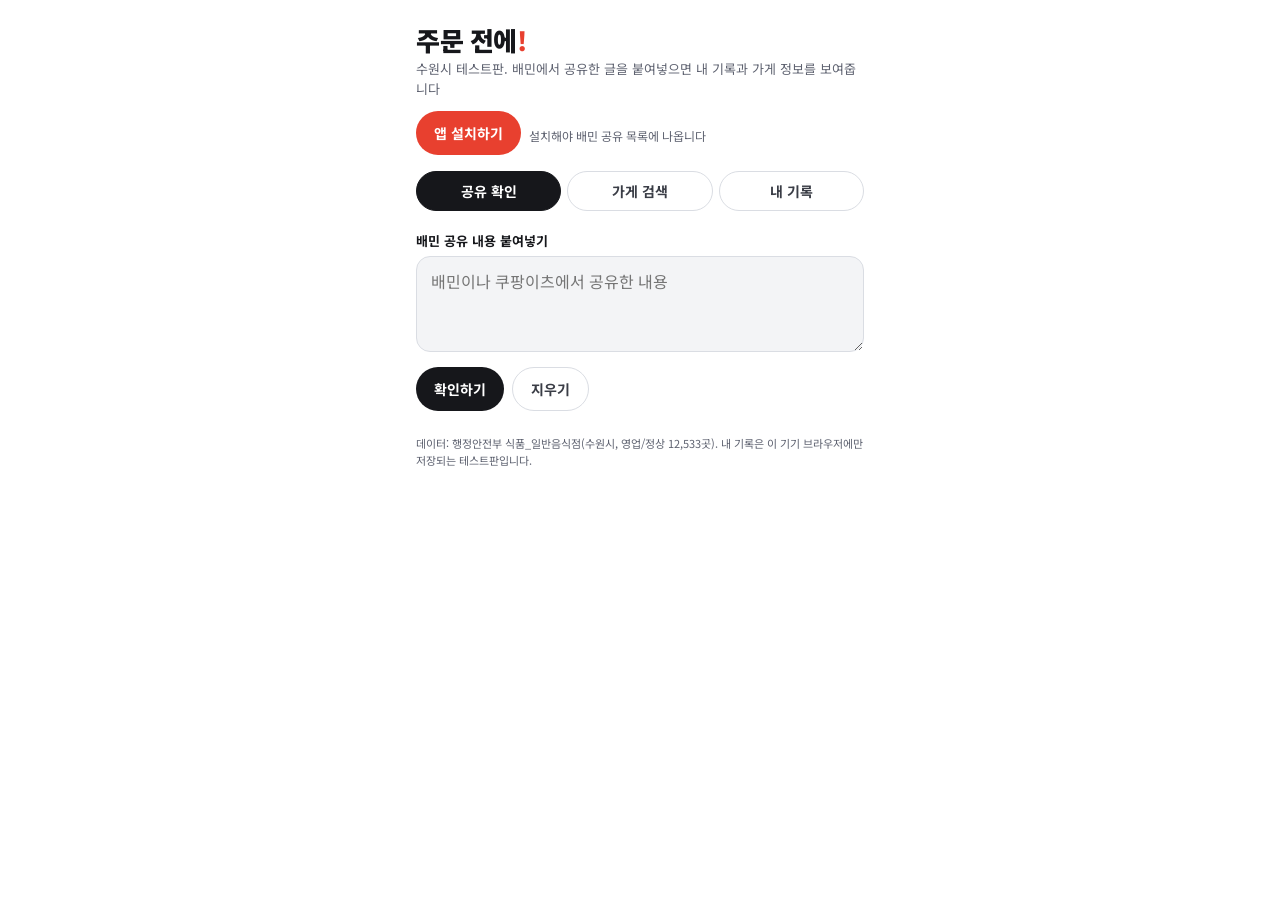
==== order/index.html @ ff88be57 "order: 설치된 앱 안에서는 앱 설치하기 버튼 숨김 Co-Authored-By: Claude Opus 5.5 <noreply@anthropic.com> Claude-Sessio" ====
<!DOCTYPE html>
<html lang="ko"><head><meta charset="utf-8"><meta name="viewport" content="width=device-width,initial-scale=1">
<link rel="manifest" href="/order/manifest.webmanifest"><meta name="theme-color" content="#16171b"><link rel="icon" href="/order/oc3-icon-192.png"><title>주문 전에</title>
<link rel="preconnect" href="https://fonts.googleapis.com"><link href="https://fonts.googleapis.com/css2?family=Noto+Sans+KR:wght@400;500;700;900&display=swap" rel="stylesheet">
<style>
/* 이나불(이거 나만 불편해?) 구성 적용: 흰 바탕, Noto Sans KR 굵은 제목, 먹색 #16171b, 강조 빨강 #e8402f,
   연회색 타일 #f3f4f6, 알약형(999px) 버튼·탭, 모바일 한 칸 컬럼 */
:root{color-scheme:light;--bg:#fff;--tile:#f3f4f6;--paper:#f3f4f6;--ink:#16171b;--sub:#3a3d46;--mute:#5e6270;--line:#dadde3;--red:#e8402f;--pink:#ffe3de;--blue:#2f6fe8;--amber:#e8902f}
*{box-sizing:border-box;min-width:0}
body{margin:0;background:var(--bg);color:var(--ink);font:16px/1.55 "Noto Sans KR",-apple-system,BlinkMacSystemFont,"Segoe UI",sans-serif;overflow-x:clip}
.wrap{max-width:480px;margin:0 auto;padding:18px 16px 80px}
h1{font:900 26px/1.2 "Noto Sans KR",sans-serif;margin:6px 0 4px;letter-spacing:-.5px}
h1 b{color:var(--red);font-weight:900}
.sub{color:var(--mute);font-size:13px;margin:0 0 12px}
.tabs{display:flex;gap:6px;position:sticky;top:0;background:var(--bg);padding:8px 0;z-index:5}
.tabs button{flex:1;min-height:40px;border:1px solid var(--line);background:#fff;color:var(--sub);font:700 14px "Noto Sans KR";border-radius:999px;cursor:pointer}
.tabs button.on{background:var(--ink);color:#fff;border-color:var(--ink)}
textarea,input,select{width:100%;font:16px "Noto Sans KR";padding:12px 14px;border:1px solid var(--line);border-radius:14px;background:var(--tile);color:var(--ink)}
textarea{min-height:96px;resize:vertical}
:focus-visible{outline:2px solid var(--red);outline-offset:2px}
.btn{min-height:44px;padding:0 18px;border:0;border-radius:999px;background:var(--ink);color:#fff;font:700 14px "Noto Sans KR";cursor:pointer}
.btn.ghost{background:#fff;color:var(--sub);border:1px solid var(--line)}
.btn.red{background:var(--red);color:#fff}.btn.blue{background:var(--blue);color:#fff}.btn.amber{background:var(--red);color:#fff}
.row{display:flex;gap:8px;flex-wrap:wrap;margin-top:10px}
.hint{font-size:12px;color:var(--mute);margin:6px 0 0}
.card{background:var(--tile);border-radius:16px;padding:18px;margin-top:14px;position:relative}
.card h2{font:900 21px/1.25 "Noto Sans KR",sans-serif;margin:4px 0 2px;padding-right:90px;letter-spacing:-.3px}
.meta{font-size:13px;color:var(--mute)}
.dash{border-top:1px solid var(--line);margin:14px 0}
.stamp{position:absolute;top:14px;right:14px;border-radius:999px;padding:4px 12px;font:900 13px "Noto Sans KR";color:#fff;animation:st .3s ease-out}
.stamp.c1{background:var(--amber)}.stamp.c2{background:var(--red)}.stamp.c3{background:#8f1d12}.stamp.avoid{background:var(--ink);box-shadow:inset 0 0 0 2px var(--red)}.stamp.fav{background:var(--blue)}
@keyframes st{from{transform:scale(1.4);opacity:0}}
@media(prefers-reduced-motion:reduce){.stamp{animation:none}}
.cand{display:flex;justify-content:space-between;gap:10px;align-items:center;padding:12px 0;border-bottom:1px solid var(--line);cursor:pointer}
.cand:last-child{border:0}.cand b{display:block;font-weight:700}.cand small{color:var(--mute);font-size:12px}
.cand .pick{flex:none;font-size:12px;font-weight:700;color:#fff;background:var(--red);border-radius:999px;padding:5px 10px}
.who{background:var(--pink);border-radius:12px;padding:10px 12px;font-size:13px;margin-top:10px;color:var(--sub)}
.who ul{margin:6px 0 0;padding-left:18px}
.rate{display:grid;grid-template-columns:6.5em minmax(0,1fr);align-items:center;gap:8px;margin:8px 0;font-size:14px;font-weight:700}
.seg{display:flex;gap:6px}.seg button{flex:1;min-height:40px;border:1px solid var(--line);background:#fff;color:var(--sub);border-radius:999px;font:500 13px "Noto Sans KR";cursor:pointer}
.seg button.on[data-v="1"]{background:var(--red);color:#fff;border-color:var(--red)}
.seg button.on[data-v="2"]{background:var(--ink);color:#fff;border-color:var(--ink)}
.seg button.on[data-v="3"]{background:var(--blue);color:#fff;border-color:var(--blue)}
.seg button.on[data-v="0"]{background:var(--line)}
label.l{font-size:13px;font-weight:700;display:block;margin:12px 0 4px}
.hist{font-size:13px;margin-top:8px}.hist div{padding:6px 0;border-bottom:1px solid var(--line)}
.sect{font:900 17px "Noto Sans KR";margin:22px 0 4px;display:flex;align-items:center;gap:8px}
.sect i{font-style:normal;font:500 12px "Noto Sans KR";color:var(--mute)}
.empty{color:var(--mute);font-size:13px;padding:10px 0}
.chips{display:flex;flex-wrap:wrap;gap:6px}.chip{min-height:36px;padding:0 12px;border:1px solid var(--line);background:#fff;border-radius:999px;font:500 13px "Noto Sans KR";color:var(--sub);cursor:pointer}.chip.on{background:var(--ink);color:#fff;border-color:var(--ink)}
.toast{position:fixed;left:50%;bottom:20px;transform:translateX(-50%);background:var(--ink);color:#fff;padding:10px 16px;border-radius:999px;font-size:13px;opacity:0;transition:.2s;pointer-events:none}
.toast.on{opacity:1}
.note{font-size:11px;color:var(--mute);margin-top:24px}
</style></head><body>
<div class="wrap">
<h1>주문 전에<b>!</b></h1>
<p class="sub">수원시 테스트판. 배민에서 공유한 글을 붙여넣으면 내 기록과 가게 정보를 보여줍니다</p>
<div class="row" id="instbox" hidden style="margin:0 0 8px"><button class="btn red" id="inst">앱 설치하기</button><span class="hint" style="align-self:center">설치해야 배민 공유 목록에 나옵니다</span></div>
<nav class="tabs"><button data-t="share" class="on">공유 확인</button><button data-t="search">가게 검색</button><button data-t="list">내 기록</button></nav>

<section id="v-share">
<label class="l" for="paste">배민 공유 내용 붙여넣기</label>
<textarea id="paste" placeholder="배민이나 쿠팡이츠에서 공유한 내용"></textarea>
<div class="row"><button class="btn" id="go">확인하기</button><button class="btn ghost" id="clr">지우기</button></div>

<div id="out"></div>
</section>

<section id="v-search" hidden>
<div class="row" style="margin-top:0"><input id="q" placeholder="가게 이름 (예: 감자탕)" style="flex:2 1 200px"><select id="gu" style="flex:1 1 120px"><option value="">수원 전체</option><option>장안구</option><option>권선구</option><option>팔달구</option><option>영통구</option></select></div>
<div id="sout"></div>
</section>

<section id="v-list" hidden><div id="lout"></div></section>

<p class="note" id="dnote">데이터 불러오는 중…</p>
</div>
<div class="toast" id="toast"></div>

<script>
{
const $=s=>document.querySelector(s);
const esc=s=>String(s??'').replace(/[&<>"']/g,c=>({'&':'&amp;','<':'&lt;','>':'&gt;','"':'&quot;',"'":'&#39;'}[c]));
let DB=[],BYID={},BYBLD={};
let S={links:{},rates:{},lists:{}};
try{const r=localStorage.getItem('sonjul.v1');if(r)S=Object.assign(S,JSON.parse(r))}catch(e){}
const save=()=>{try{localStorage.setItem('sonjul.v1',JSON.stringify(S))}catch(e){}};
const toast=m=>{const t=$('#toast');t.textContent=m;t.classList.add('on');clearTimeout(t._h);t._h=setTimeout(()=>t.classList.remove('on'),1800)};
const TAGS=['옵션 장난','양 줄이기','가격 꼼수','누락','식어서 옴','늦은 배달','위생','불친절','리뷰이벤트 강요'];
const OWN={'옵션 장난':'옵션 구성과 가격이 메뉴 설명과 달라 혼란스러웠습니다. 옵션 내용을 더 분명하게 표시해 주세요.','양 줄이기':'양이 가격에 비해 적다고 느꼈습니다. 구성 한번 점검 부탁드립니다.','가격 꼼수':'표시된 가격과 실제 결제 금액이 다르게 느껴졌습니다.','누락':'주문한 메뉴 일부가 빠져서 왔습니다. 포장 전에 한 번 더 확인 부탁드립니다.','식어서 옴':'음식이 식은 상태로 도착했습니다. 포장이나 출발 시간을 점검해 주세요.','늦은 배달':'안내된 시간보다 많이 늦게 도착했습니다.','위생':'위생이 걱정되는 부분이 있었습니다. 확인 부탁드립니다.','불친절':'응대 과정에서 불친절하다고 느꼈습니다.','리뷰이벤트 강요':'리뷰 이벤트 참여를 부담스럽게 요구받는 느낌이었습니다.'};
const LBL={c1:'조심',c2:'쓰레기',c3:'개쓰레기',avoid:'조심(남의 평가)',fav:'또 시킴'};
const PUB={c1:'주의 1단계',c2:'주의 2단계',c3:'주의 3단계',avoid:'주의',fav:'추천'};
const norm=s=>String(s||'').toLowerCase().replace(/\(.*?\)|\[.*?\]/g,'').replace(/[^0-9a-z가-힣]/g,'');
const core=s=>norm(s).replace(/(본점|직영점|수원점|[가-힣]{1,6}점)$/,'');
const bld=a=>String(a||'').split(',')[0].trim();
const big=s=>{const o=new Set();for(let i=0;i<s.length-1;i++)o.add(s.slice(i,i+2));return o};

function score(q,item){
  const a=item._n,c=item._c;
  if(!q)return 0;
  if(a===q)return 100;
  if(c===q)return 95;
  if(a.includes(q))return 85-Math.min(20,a.length-q.length);
  if(q.includes(c)&&c.length>=2)return 75-Math.min(20,q.length-c.length);
  const A=item._b,B=big(q);if(!B.size)return 0;let n=0;B.forEach(x=>{if(A.has(x))n++});
  return Math.round(60*2*n/(A.size+B.size));
}
function find(q,gu,lim=12){
  const nq=core(q)||norm(q);
  return DB.filter(x=>!gu||x.a.includes(gu)).map(x=>[score(nq,x),x]).filter(p=>p[0]>=25).sort((p,r)=>r[0]-p[0]).slice(0,lim).map(p=>p[1]);
}
function parseShare(t){
  const m=t.match(/https?:\/\/\S+/);let url=m?m[0].replace(/[)\]>.,]+$/,''):'';
  const ce=url.match(/coupangeats\.com\S*[?&]storeId=(\d+)/);if(ce)url='ce:'+ce[1];
  const qm=t.match(/['‘’"“”]([^'‘’"“”]{1,40})['‘’"“”]/);
  if(qm)return{url,name:qm[1].trim()};
  if(ce)return{url,name:''};
  let name=t.replace(/https?:\/\/\S+/g,'').replace(/\[[^\]]*\]/g,'').replace(/배달의\s*민족|배민|에서\s*주문해\s*보세요|추천합니다|공유/g,'').split(/\n/).map(s=>s.trim()).filter(Boolean)[0]||'';
  name=name.replace(/[“”"'!~]/g,'').trim();
  return{url,name};
}

function candList(list,url){
  if(!list.length)return '<p class="empty">비슷한 이름의 영업 중인 가게를 못 찾았습니다. 가게 검색 탭에서 직접 찾아보세요.</p>';
  return list.map(x=>`<div class="cand" data-id="${esc(x.id)}" data-url="${esc(url||'')}" tabindex="0"><span><b>${esc(x.n)}</b><small>${esc(x.t)} · ${esc(x.a)}</small></span><span class="pick">${url?'이 가게예요':'열기'}</span></div>`).join('');
}

function storeCard(id,from){
  const x=BYID[id];if(!x)return '';
  const st=S.lists[id];const rs=S.rates[id]||[];
  const same=(BYBLD[bld(x.a)]||[]).filter(y=>y.id!==id);
  const fromTxt=from&&core(from)!==x._c?`<div class="who">배민 표시 이름 <b>${esc(from)}</b> → 실제 등록 상호 <b>${esc(x.n)}</b></div>`:'';
  const sameTxt=same.length?`<div class="who">같은 건물에 등록된 음식점 ${same.length}곳. 같은 주방일 수 있습니다<ul>${same.slice(0,8).map(y=>`<li>${esc(y.n)} <small>(${esc(y.t)})</small>${S.lists[y.id]?' · <b>'+LBL[S.lists[y.id]]+'</b>':''}</li>`).join('')}${same.length>8?`<li>외 ${same.length-8}곳</li>`:''}</ul></div>`:'';
  const hist=rs.length?`<div class="hist">${rs.slice().reverse().map(r=>`<div>${esc(r.d)} · 맛 ${r.taste} · 양·가격 ${r.qty} · 배달 ${r.deliv}${r.svc?' / 응대 '+r.svc:''}${r.tags&&r.tags.length?'<br><b>'+esc(r.tags.join(', '))+'</b>':''}${r.memo?'<br><small>'+esc(r.memo)+'</small>':''}${r.rant?'<br><small>화풀이(나만 보기): '+esc(r.rant)+'</small>':''}</div>`).join('')}</div>`:'';
  return `<article class="card" data-card="${esc(id)}" data-from="${esc(from||'')}">${st?`<span class="stamp ${st}">${LBL[st]}</span>`:''}
  <div class="meta">${esc(x.t)}</div><h2>${esc(x.n)}</h2><div class="meta">${esc(x.a)}</div>
  ${st?`<p style="margin:10px 0 0;font-weight:700">${({c1:'내가 조심으로 찍은 가게',c2:'내가 쓰레기로 찍은 가게',c3:'내가 개쓰레기로 찍은 가게',avoid:'남의 평가 보고 조심으로 담은 가게',fav:'또 시켜도 되는 가게'})[st]||''}</p>`:''}
  ${fromTxt}${sameTxt}${hist}
  <div class="dash"></div>
  <div class="row"><button class="btn" data-act="rate">평가하기</button><button class="btn amber" data-act="avoid">${st==='avoid'?'조심 해제':'조심 담기'}</button>${st?'<button class="btn ghost" data-act="clear">기록에서 빼기</button>':''}</div>
  ${rs.length?'<div class="row"><button class="btn ghost" data-act="tell">친구에게</button><button class="btn ghost" data-act="owner">사장님께</button><button class="btn ghost" data-act="cs">고객센터</button></div>':''}
  <div class="rbox"></div></article>`;
}

function rateForm(){
  const seg=(k,opts)=>`<div class="rate"><span>${opts.t}</span><div class="seg" data-k="${k}">${opts.v.map(([v,l])=>`<button type="button" data-v="${v}">${l}</button>`).join('')}</div></div>`;
  const three=[[1,'1 별로'],[2,'2 무난'],[3,'3 또 시킴']];
  return `<div class="dash"></div>
  ${seg('taste',{t:'맛',v:three})}${seg('qty',{t:'양·가격',v:three})}${seg('deliv',{t:'배달 상태',v:three})}
  ${seg('svc',{t:'응대 (선택)',v:[[0,'연락 없음'],[1,'1'],[2,'2'],[3,'3']]})}
  <label class="l">화난 이유 (여러 개 고를 수 있어요)</label><div class="chips">${TAGS.map(t=>`<button type="button" class="chip" data-tag="${t}">${t}</button>`).join('')}</div>
  <label class="l">메모</label><input data-f="memo" placeholder="무슨 일이 있었는지 짧게">
  <label class="l">화풀이 칸 · 나만 보기</label><textarea data-f="rant" placeholder="여기는 아무도 안 봅니다. 마음껏 쓰세요."></textarea>
  <div class="row"><button class="btn" data-act="saverate">기록하기</button></div>`;
}

function render(id,from){$('#out').innerHTML=storeCard(id,from)}
function rerenderCard(card){const id=card.dataset.card;const from=card.dataset.from;card.outerHTML=storeCard(id,from)}

function doShare(){
  const t=$('#paste').value.trim();if(!t){toast('공유 내용을 붙여넣어 주세요');return}
  const {url,name}=parseShare(t);
  if(url&&S.links[url]&&BYID[S.links[url]]){render(S.links[url],name);toast('이미 연결된 가게예요');return}
  if(!name){LAST={list:[],url,name:''};showCands([],url,'');return}
  const list=find(name,'');
  const ex=list.filter(x=>x._n===norm(name));
  LAST={list,url,name};
  if(ex.length===1){
    if(url){S.links[url]=ex[0].id;save()}
    render(ex[0].id,name);
    $('#out').insertAdjacentHTML('beforeend','<div class="row"><button class="btn ghost" data-act="wrong">이 가게가 아니에요</button></div>');
    return;
  }
  showCands(list,url,name);
}
let LAST=null;
function showCands(list,url,name){
  const key=url||'name:'+norm(name);
  if(!name){$('#out').innerHTML=`<div class="card"><div class="meta">${url.startsWith('ce:')?'쿠팡이츠 공유':'공유된 링크'}</div><h2>처음 보는 가게입니다</h2>
  <div class="meta">링크에 가게 이름이 없어요. 한 번만 찾아 주시면 다음부터 바로 연결됩니다</div><div class="dash"></div>
  <input id="cq" data-key="${esc(key)}" placeholder="가게 이름 (예: 본도시락)"><div id="cqout"></div></div>`;setTimeout(()=>$('#cq')&&$('#cq').focus(),50);return}
  $('#out').innerHTML=`<div class="card"><div class="meta">공유된 가게 이름</div><h2>${esc(name)}</h2>
  <div class="meta">${url?'처음 보는 가게입니다':'링크 없이 이름으로 찾았습니다'}</div><div class="dash"></div>
  <b style="font-size:15px">실제 가게가 어디인가요?</b>${candList(list,key)}
  <div class="dash"></div><label class="l" for="cq">목록에 없으면 직접 찾기</label><input id="cq" data-key="${esc(key)}" placeholder="가게 이름"><div id="cqout"></div></div>`;
}

function renderSearch(){
  const q=$('#q').value.trim(),gu=$('#gu').value;
  $('#sout').innerHTML=q?`<div class="card">${candList(find(q,gu,20),'')}</div>`:'<p class="empty">가게 이름을 입력하세요. 수원시에 영업 신고된 일반음식점 '+DB.length.toLocaleString()+'곳에서 찾습니다.</p>';
}

function renderList(){
  const groups={c3:[],c2:[],c1:[],avoid:[],fav:[]};
  Object.entries(S.lists).forEach(([id,k])=>{if(BYID[id]&&groups[k])groups[k].push(id)});
  const sec=(k,title,desc)=>`<div class="sect">${title} <i>${groups[k].length}곳 · ${desc}</i></div>${groups[k].length?groups[k].map(id=>{const x=BYID[id];return `<div class="cand" data-id="${esc(id)}" data-url="" tabindex="0"><span><b>${esc(x.n)}</b><small>${esc(x.a)}</small></span><span class="pick">열기</span></div>`}).join(''):'<p class="empty">아직 없어요</p>'}`;
  $('#lout').innerHTML=sec('c3','개쓰레기','세 항목 모두 1점')+sec('c2','쓰레기','1점 두 개')+sec('c1','조심','1점 한 개')+sec('avoid','조심(남의 평가)','직접 안 먹어봄')+sec('fav','또 시킴','세 항목 모두 3점');
}

function tab(t){
  document.querySelectorAll('.tabs button').forEach(b=>b.classList.toggle('on',b.dataset.t===t));
  ['share','search','list'].forEach(v=>$('#v-'+v).hidden=v!==t);
  if(t==='list')renderList();if(t==='search')renderSearch();
}

document.addEventListener('click',e=>{
  const tb=e.target.closest('.tabs button');if(tb){tab(tb.dataset.t);return}
  const cd=e.target.closest('.cand');
  if(cd){const id=cd.dataset.id,url=cd.dataset.url;
    const from=url?parseShare($('#paste').value).name:'';
    if(url){S.links[url]=id;save();toast('연결 저장 · 다음 공유부터 바로 보여드려요')}
    const host=cd.closest('section');
    if(host.id==='v-share')render(id,from);else{host.querySelector('#sout,#lout').innerHTML=storeCard(id,'')}
    return}
  const chp=e.target.closest('.chip');if(chp){chp.classList.toggle('on');return}
  const sb=e.target.closest('.seg button');if(sb){sb.parentNode.querySelectorAll('button').forEach(b=>b.classList.toggle('on',b===sb));return}
  const ab=e.target.closest('[data-act]');if(!ab)return;
  const card=ab.closest('[data-card]');const id=card&&card.dataset.card;const act=ab.dataset.act;
  if(act==='wrong'&&LAST){if(LAST.url)delete S.links[LAST.url];save();showCands(LAST.list.filter(x=>x._n!==norm(LAST.name)),LAST.url,LAST.name);return}
  if(['tell','owner','cs'].includes(act)){
    const x=BYID[id],rs=S.rates[id]||[],r=rs[rs.length-1];if(!r)return;const tg=r.tags||[];let t='',ttl='';
    if(act==='tell'){ttl='친구에게 보낼 내용';t=`${x.n} (${bld(x.a)})\n내 평가: ${PUB[S.lists[id]]||'기록만'}  맛 ${r.taste} / 양·가격 ${r.qty} / 배달 ${r.deliv}`+(tg.length?`\n이유: ${tg.join(', ')}`:'')+(r.memo?`\n${r.memo}`:'')+`\n\n주문 전에 https://www.morulabs.co.kr/order/`}
    if(act==='owner'){ttl='사장님께 (배민 리뷰나 사장님 메시지에 붙여넣기)';t=`사장님, ${r.d}에 주문한 손님입니다.\n`+(tg.length?tg.map(k=>OWN[k]).join('\n'):'아쉬운 점이 있어 말씀드립니다.')+(r.memo?`\n${r.memo}`:'')+`\n개선되면 다시 주문해 보겠습니다.`}
    if(act==='cs'){ttl='배민 고객센터에 보낼 내용';t=`${r.d} ${x.n} 주문 건 문의드립니다.\n문제: ${tg.length?tg.join(', '):'음식 상태'}`+(r.memo?`\n내용: ${r.memo}`:'')+`\n사진 첨부합니다. 환불 또는 재배달 처리 부탁드립니다.`}
    card.querySelector('.rbox').innerHTML=`<div class="dash"></div><label class="l">${ttl}</label><textarea data-f="gen">${esc(t)}</textarea><div class="row"><button class="btn" data-act="copy">복사</button>${act==='tell'?'<button class="btn red" data-act="send">보내기</button>':''}</div>`;
    return}
  if(act==='copy'||act==='send'){
    const v=card.querySelector('[data-f=gen]').value;
    const cp=()=>{(navigator.clipboard?navigator.clipboard.writeText(v):Promise.reject()).then(()=>toast('복사했습니다')).catch(()=>{const ta=card.querySelector('[data-f=gen]');ta.select();try{document.execCommand('copy');toast('복사했습니다')}catch(e){toast('길게 눌러 복사해 주세요')}})};
    if(act==='send'&&navigator.share){navigator.share({text:v}).catch(()=>{})}else cp();
    return}
  if(act==='rate'){const rb=card.querySelector('.rbox');rb.innerHTML=rb.innerHTML?'':rateForm();return}
  if(act==='avoid'){if(S.lists[id]==='avoid')delete S.lists[id];else S.lists[id]='avoid';save();rerenderCard(card);toast(S.lists[id]?'조심에 담았습니다':'해제했습니다');return}
  if(act==='clear'){delete S.lists[id];save();rerenderCard(card);return}
  if(act==='saverate'){
    const v=k=>{const b=card.querySelector(`.seg[data-k=${k}] .on`);return b?+b.dataset.v:null};
    const r={d:new Date().toISOString().slice(0,10),taste:v('taste'),qty:v('qty'),deliv:v('deliv'),svc:v('svc')||0,memo:card.querySelector('[data-f=memo]').value.trim(),rant:card.querySelector('[data-f=rant]').value.trim(),tags:[...card.querySelectorAll('.chip.on')].map(b=>b.dataset.tag)};
    if(!r.taste||!r.qty||!r.deliv){toast('맛 · 양·가격 · 배달 상태는 꼭 골라주세요');return}
    if(/씨발|시발|존나|좆|병신|개새|ㅅㅂ|ㅂㅅ/.test(r.memo)){toast('메모에 욕설이 있어요. 화풀이 칸에 써주세요');return}
    (S.rates[id]=S.rates[id]||[]).push(r);
    const ones=[r.taste,r.qty,r.deliv].filter(v=>v===1).length,top=r.taste===3&&r.qty===3&&r.deliv===3,low=ones>0;
    if(low)S.lists[id]='c'+ones;else if(top)S.lists[id]='fav';
    save();rerenderCard(card);toast(low?LBL['c'+ones]+'(으)로 기록했습니다':top?'또 시킴으로 기록했습니다':'기록했습니다');
  }
});
document.addEventListener('keydown',e=>{if(e.key==='Enter'&&e.target.classList.contains('cand'))e.target.click()});
$('#go').onclick=doShare;$('#clr').onclick=()=>{$('#paste').value='';$('#out').innerHTML=''};
let cqt;document.addEventListener('input',e=>{if(e.target.id!=='cq')return;clearTimeout(cqt);cqt=setTimeout(()=>{const q=e.target.value.trim();$('#cqout').innerHTML=q?candList(find(q,'',12),e.target.dataset.key):''},200)});
let qt;$('#q').oninput=()=>{clearTimeout(qt);qt=setTimeout(renderSearch,200)};$('#gu').onchange=renderSearch;

fetch('/order/suwon.json').then(r=>r.json()).then(d=>{
  DB=d.map(x=>Object.assign(x,{_n:norm(x.n),_c:core(x.n)}));
  DB.forEach(x=>{x._b=big(x._c||x._n);BYID[x.id]=x;(BYBLD[bld(x.a)]=BYBLD[bld(x.a)]||[]).push(x)});
  try{const q=new URLSearchParams(location.search);const sh=[q.get('title'),q.get('text'),q.get('url')].filter(Boolean).join('\n');if(sh){$('#paste').value=sh;history.replaceState(null,'',location.pathname);doShare()}}catch(e){}
  $('#dnote').textContent='데이터: 행정안전부 식품_일반음식점(수원시, 영업/정상 '+DB.length.toLocaleString()+'곳). 내 기록은 이 기기 브라우저에만 저장되는 테스트판입니다.';
}).catch(()=>{$('#dnote').textContent='데이터를 불러오지 못했습니다. 새로고침해 주세요.'});
}
</script><script>{let ev;const inApp=matchMedia('(display-mode: standalone)').matches||navigator.standalone;let done=false;try{done=localStorage.getItem('sonjul.inst')==='1'}catch(x){}addEventListener('beforeinstallprompt',e=>{e.preventDefault();ev=e;if(!inApp&&!done)document.getElementById('instbox').hidden=false});document.getElementById('inst').onclick=async()=>{if(!ev)return;ev.prompt();await ev.userChoice;ev=null;document.getElementById('instbox').hidden=true};addEventListener('appinstalled',()=>{document.getElementById('instbox').hidden=true;try{localStorage.setItem('sonjul.inst','1')}catch(x){}})}</script><script>if('serviceWorker' in navigator)navigator.serviceWorker.register('/order/sw.js',{scope:'/order/'}).catch(()=>{})</script></body></html>
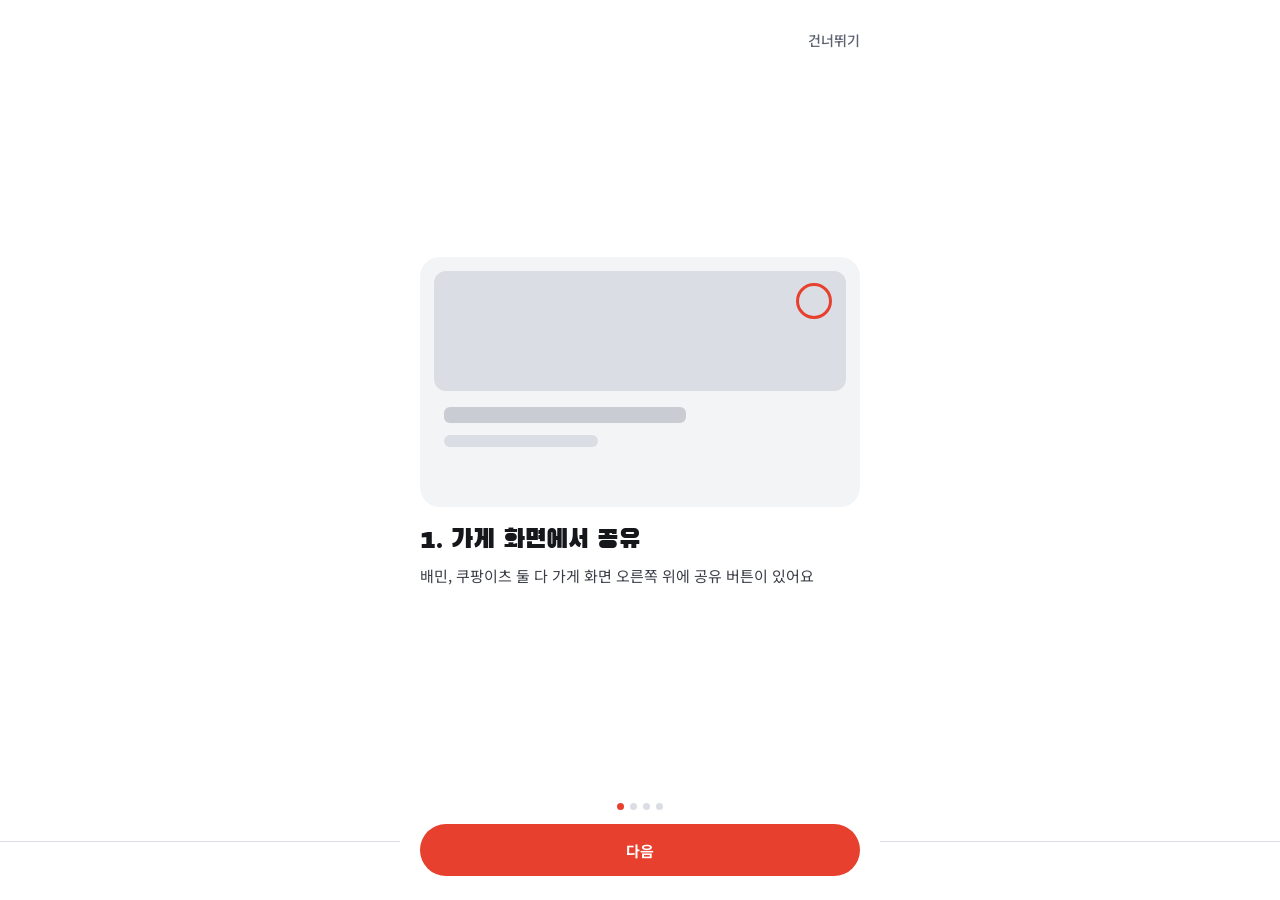
==== commit e2a4125c: "order: 최종형 구조 개편 (두 갈래 홈, 사용법 안내, 블랙한산스, 다음 주문에, 말투 두 층, 3~5단계 자리와 모루 예시) Co-Authored-By: Claude Opu" ====
--- a/order/index.html
+++ b/order/index.html
@@ -1,80 +1,148 @@
 <!DOCTYPE html>
 <html lang="ko"><head><meta charset="utf-8"><meta name="viewport" content="width=device-width,initial-scale=1">
-<link rel="manifest" href="/order/manifest.webmanifest"><meta name="theme-color" content="#16171b"><link rel="icon" href="/order/oc3-icon-192.png"><title>주문 전에</title>
-<link rel="preconnect" href="https://fonts.googleapis.com"><link href="https://fonts.googleapis.com/css2?family=Noto+Sans+KR:wght@400;500;700;900&display=swap" rel="stylesheet">
+<link rel="manifest" href="/order/manifest.webmanifest?v=5"><meta name="theme-color" content="#16171b"><link rel="icon" href="/order/oc3-icon-192.png"><title>주문 전에</title>
+<link rel="preconnect" href="https://fonts.googleapis.com"><link href="https://fonts.googleapis.com/css2?family=Black+Han+Sans&family=Noto+Sans+KR:wght@400;500;700;900&display=swap" rel="stylesheet">
 <style>
-/* 이나불(이거 나만 불편해?) 구성 적용: 흰 바탕, Noto Sans KR 굵은 제목, 먹색 #16171b, 강조 빨강 #e8402f,
-   연회색 타일 #f3f4f6, 알약형(999px) 버튼·탭, 모바일 한 칸 컬럼 */
-:root{color-scheme:light;--bg:#fff;--tile:#f3f4f6;--paper:#f3f4f6;--ink:#16171b;--sub:#3a3d46;--mute:#5e6270;--line:#dadde3;--red:#e8402f;--pink:#ffe3de;--blue:#2f6fe8;--amber:#e8902f}
+:root{color-scheme:light;--bg:#fff;--tile:#f3f4f6;--ink:#16171b;--sub:#3a3d46;--mute:#5e6270;--line:#dadde3;--red:#e8402f;--pink:#ffe3de;--blue:#2f6fe8;--amber:#e8902f}
 *{box-sizing:border-box;min-width:0}
-body{margin:0;background:var(--bg);color:var(--ink);font:16px/1.55 "Noto Sans KR",-apple-system,BlinkMacSystemFont,"Segoe UI",sans-serif;overflow-x:clip}
-.wrap{max-width:480px;margin:0 auto;padding:18px 16px 80px}
-h1{font:900 26px/1.2 "Noto Sans KR",sans-serif;margin:6px 0 4px;letter-spacing:-.5px}
-h1 b{color:var(--red);font-weight:900}
-.sub{color:var(--mute);font-size:13px;margin:0 0 12px}
-.tabs{display:flex;gap:6px;position:sticky;top:0;background:var(--bg);padding:8px 0;z-index:5}
-.tabs button{flex:1;min-height:40px;border:1px solid var(--line);background:#fff;color:var(--sub);font:700 14px "Noto Sans KR";border-radius:999px;cursor:pointer}
-.tabs button.on{background:var(--ink);color:#fff;border-color:var(--ink)}
-textarea,input,select{width:100%;font:16px "Noto Sans KR";padding:12px 14px;border:1px solid var(--line);border-radius:14px;background:var(--tile);color:var(--ink)}
-textarea{min-height:96px;resize:vertical}
+body{margin:0;background:var(--bg);color:var(--ink);font:16px/1.55 "Noto Sans KR",-apple-system,sans-serif;overflow-x:clip}
+.bh{font-family:"Black Han Sans","Noto Sans KR",sans-serif;font-weight:400}
+.wrap{max-width:480px;margin:0 auto;padding:16px 16px 96px}
+.logo{font:400 30px/1.1 "Black Han Sans","Noto Sans KR",sans-serif;margin:6px 0 2px;letter-spacing:-.3px}.logo b{color:var(--red);font-weight:400}
+.sub{color:var(--mute);font-size:13px;margin:0 0 10px}
+h3{font:400 21px/1.2 "Black Han Sans","Noto Sans KR",sans-serif;margin:18px 0 6px}
+textarea,input{width:100%;font:16px "Noto Sans KR";padding:12px 14px;border:1px solid var(--line);border-radius:14px;background:var(--tile);color:var(--ink)}
+textarea{min-height:90px;resize:vertical}
 :focus-visible{outline:2px solid var(--red);outline-offset:2px}
-.btn{min-height:44px;padding:0 18px;border:0;border-radius:999px;background:var(--ink);color:#fff;font:700 14px "Noto Sans KR";cursor:pointer}
-.btn.ghost{background:#fff;color:var(--sub);border:1px solid var(--line)}
-.btn.red{background:var(--red);color:#fff}.btn.blue{background:var(--blue);color:#fff}.btn.amber{background:var(--red);color:#fff}
+.btn{min-height:44px;padding:0 16px;border:0;border-radius:999px;background:var(--ink);color:#fff;font:700 14px "Noto Sans KR";cursor:pointer;white-space:nowrap}
+.btn.ghost{background:#fff;color:var(--sub);border:1px solid var(--line)}.btn.red{background:var(--red)}.btn.wide{width:100%}
+.btn.big{min-height:52px;font-size:15px}
 .row{display:flex;gap:8px;flex-wrap:wrap;margin-top:10px}
 .hint{font-size:12px;color:var(--mute);margin:6px 0 0}
 .card{background:var(--tile);border-radius:16px;padding:18px;margin-top:14px;position:relative}
-.card h2{font:900 21px/1.25 "Noto Sans KR",sans-serif;margin:4px 0 2px;padding-right:90px;letter-spacing:-.3px}
+.card h2{font:900 21px/1.25 "Noto Sans KR";margin:4px 0 2px;padding-right:96px;letter-spacing:-.3px}
 .meta{font-size:13px;color:var(--mute)}
 .dash{border-top:1px solid var(--line);margin:14px 0}
-.stamp{position:absolute;top:14px;right:14px;border-radius:999px;padding:4px 12px;font:900 13px "Noto Sans KR";color:#fff;animation:st .3s ease-out}
-.stamp.c1{background:var(--amber)}.stamp.c2{background:var(--red)}.stamp.c3{background:#8f1d12}.stamp.avoid{background:var(--ink);box-shadow:inset 0 0 0 2px var(--red)}.stamp.fav{background:var(--blue)}
-@keyframes st{from{transform:scale(1.4);opacity:0}}
+.ex{display:inline-block;font:700 11px "Noto Sans KR";color:var(--red);border:1px solid var(--red);border-radius:999px;padding:0 7px;margin-left:6px;vertical-align:2px;white-space:nowrap}
+.stamp{position:absolute;top:14px;right:12px;font:400 16px/1 "Black Han Sans","Noto Sans KR";padding:7px 11px 6px;border:3px solid currentColor;border-radius:8px;transform:rotate(-7deg);background:rgba(255,255,255,.85);white-space:nowrap;animation:st .3s ease-out}
+.stamp.c1{color:var(--amber)}.stamp.c2{color:var(--red)}.stamp.c3{color:#8f1d12}.stamp.fav{color:var(--blue)}.stamp.next{color:var(--ink)}
+@keyframes st{from{transform:rotate(-7deg) scale(1.5);opacity:0}}
 @media(prefers-reduced-motion:reduce){.stamp{animation:none}}
 .cand{display:flex;justify-content:space-between;gap:10px;align-items:center;padding:12px 0;border-bottom:1px solid var(--line);cursor:pointer}
 .cand:last-child{border:0}.cand b{display:block;font-weight:700}.cand small{color:var(--mute);font-size:12px}
-.cand .pick{flex:none;font-size:12px;font-weight:700;color:#fff;background:var(--red);border-radius:999px;padding:5px 10px}
+.cand .pick{flex:none;font-size:12px;font-weight:700;color:#fff;background:var(--red);border-radius:999px;padding:5px 10px;white-space:nowrap}
 .who{background:var(--pink);border-radius:12px;padding:10px 12px;font-size:13px;margin-top:10px;color:var(--sub)}
 .who ul{margin:6px 0 0;padding-left:18px}
-.rate{display:grid;grid-template-columns:6.5em minmax(0,1fr);align-items:center;gap:8px;margin:8px 0;font-size:14px;font-weight:700}
-.seg{display:flex;gap:6px}.seg button{flex:1;min-height:40px;border:1px solid var(--line);background:#fff;color:var(--sub);border-radius:999px;font:500 13px "Noto Sans KR";cursor:pointer}
+.rate{display:grid;grid-template-columns:5.6em minmax(0,1fr);align-items:center;gap:8px;margin:8px 0;font-size:14px;font-weight:700}
+.seg{display:flex;gap:5px}.seg button{flex:1;min-height:40px;padding:0 4px;border:1px solid var(--line);background:#fff;color:var(--sub);border-radius:999px;font:500 clamp(11px,3.2vw,13px) "Noto Sans KR";cursor:pointer;white-space:nowrap}
 .seg button.on[data-v="1"]{background:var(--red);color:#fff;border-color:var(--red)}
 .seg button.on[data-v="2"]{background:var(--ink);color:#fff;border-color:var(--ink)}
 .seg button.on[data-v="3"]{background:var(--blue);color:#fff;border-color:var(--blue)}
 .seg button.on[data-v="0"]{background:var(--line)}
 label.l{font-size:13px;font-weight:700;display:block;margin:12px 0 4px}
-.hist{font-size:13px;margin-top:8px}.hist div{padding:6px 0;border-bottom:1px solid var(--line)}
-.sect{font:900 17px "Noto Sans KR";margin:22px 0 4px;display:flex;align-items:center;gap:8px}
-.sect i{font-style:normal;font:500 12px "Noto Sans KR";color:var(--mute)}
+.hist{font-size:13px;margin-top:8px}.hist>div{padding:8px 0;border-bottom:1px solid var(--line)}
+.sect{font:400 18px "Black Han Sans","Noto Sans KR";margin:22px 0 4px;display:flex;align-items:center;gap:8px;white-space:nowrap}
+.sect i{font:500 12px "Noto Sans KR";font-style:normal;color:var(--mute)}
 .empty{color:var(--mute);font-size:13px;padding:10px 0}
-.chips{display:flex;flex-wrap:wrap;gap:6px}.chip{min-height:36px;padding:0 12px;border:1px solid var(--line);background:#fff;border-radius:999px;font:500 13px "Noto Sans KR";color:var(--sub);cursor:pointer}.chip.on{background:var(--ink);color:#fff;border-color:var(--ink)}
-.toast{position:fixed;left:50%;bottom:20px;transform:translateX(-50%);background:var(--ink);color:#fff;padding:10px 16px;border-radius:999px;font-size:13px;opacity:0;transition:.2s;pointer-events:none}
+.chips{display:flex;flex-wrap:wrap;gap:6px}.chip{min-height:36px;padding:0 12px;border:1px solid var(--line);background:#fff;border-radius:999px;font:500 13px "Noto Sans KR";color:var(--sub);cursor:pointer;white-space:nowrap}.chip.on{background:var(--ink);color:#fff;border-color:var(--ink)}
+.toast{position:fixed;left:50%;bottom:76px;transform:translateX(-50%);background:var(--ink);color:#fff;padding:10px 16px;border-radius:999px;font-size:13px;opacity:0;transition:.2s;pointer-events:none;white-space:nowrap;z-index:30}
 .toast.on{opacity:1}
 .note{font-size:11px;color:var(--mute);margin-top:24px}
+.phs{display:flex;gap:6px;flex-wrap:wrap;margin-top:8px}.phs img{width:64px;height:64px;object-fit:cover;border-radius:10px;cursor:pointer;background:var(--line)}
+.phbtn{display:inline-flex;align-items:center}
+.viewer{position:fixed;inset:0;background:rgba(0,0,0,.88);z-index:40;display:flex;flex-direction:column;align-items:center;justify-content:center;gap:12px;padding:16px}.viewer img{max-width:100%;max-height:78vh;border-radius:8px}
+.split{display:grid;grid-template-columns:1fr 1fr;gap:10px;margin-top:16px}
+.half{min-height:230px;border-radius:20px;padding:18px 14px;display:flex;flex-direction:column;justify-content:space-between;cursor:pointer;text-align:left;font-family:inherit}
+.half.w{background:#fff;border:2px solid var(--ink);color:var(--ink)}.half.r{background:var(--red);border:2px solid var(--red);color:#fff}
+.half big{font:400 clamp(26px,8vw,34px)/1.05 "Black Han Sans","Noto Sans KR";display:block;white-space:nowrap}
+.half small{font-size:13px;line-height:1.4;display:block;margin-top:8px}
+.half .go{font-size:13px;font-weight:700;white-space:nowrap}
+.how{background:var(--tile);border-radius:16px;padding:14px 16px;margin-top:14px;font-size:13px}
+.how b{font-size:14px}.how ol{margin:6px 0 0;padding-left:20px}
+details{margin-top:12px}summary{font-size:13px;color:var(--mute);cursor:pointer;white-space:nowrap}
+nav.bot{position:fixed;left:0;right:0;bottom:0;background:#fff;border-top:1px solid var(--line);z-index:6}
+nav.bot div{display:flex;max-width:480px;margin:0 auto}
+nav.bot button{flex:1;min-height:58px;border:0;background:none;font:500 13px "Noto Sans KR";color:var(--mute);white-space:nowrap;cursor:pointer}
+nav.bot button.on{color:var(--ink);font-weight:900}
+.back{background:none;border:0;font:500 14px "Noto Sans KR";color:var(--mute);padding:6px 0;cursor:pointer;white-space:nowrap}
+.next{display:grid;gap:8px;margin-top:8px}.next .btn{width:100%}
+.soon{font:700 11px "Noto Sans KR";background:var(--line);color:var(--sub);border-radius:999px;padding:1px 8px;margin-left:6px;white-space:nowrap;vertical-align:2px}
+.pub{background:#fff;border:1px solid var(--line);border-radius:16px;padding:16px;margin-top:14px}
+.bar{display:flex;height:34px;border-radius:999px;overflow:hidden;font:700 13px "Noto Sans KR";margin:8px 0 4px}
+.bar span{display:flex;align-items:center;padding:0 12px;white-space:nowrap}.bar .bd{background:var(--red);color:#fff}.bar .gd{background:var(--blue);color:#fff;justify-content:flex-end}.bar.zero span{background:var(--line);color:var(--sub)}
+.tops{display:grid;grid-template-columns:1fr 1fr;gap:8px;margin-top:10px}
+.rv{background:var(--tile);border-radius:12px;padding:10px 12px;font-size:13px}
+.rv .h{display:flex;justify-content:space-between;align-items:center;flex-wrap:wrap;gap:4px 6px;font-size:12px;color:var(--mute)}.rv .h span{white-space:nowrap}
+.rv .k{font-weight:700;white-space:nowrap}.rv .k.bd{color:var(--red)}.rv .k.gd{color:var(--blue)}
+.rv .rp{border-left:3px solid var(--ink);padding:4px 0 4px 8px;margin-top:8px;color:var(--sub)}
+.rvlist{display:grid;gap:8px;margin-top:8px}
+.ptabs{display:flex;gap:6px;margin-top:12px}.ptabs button{flex:1;min-height:36px;border:1px solid var(--line);background:#fff;border-radius:999px;font:700 13px "Noto Sans KR";color:var(--sub);white-space:nowrap;cursor:pointer}.ptabs button.on{background:var(--ink);color:#fff;border-color:var(--ink)}
+.onb{position:fixed;inset:0;background:#fff;z-index:50;display:flex;flex-direction:column;max-width:480px;margin:0 auto;padding:24px 20px}
+.onb .pg{flex:1;display:flex;flex-direction:column;justify-content:center}
+.onb h4{font:400 26px/1.2 "Black Han Sans","Noto Sans KR";margin:18px 0 8px}
+.onb p{margin:0;color:var(--sub);font-size:15px}
+.mock{background:var(--tile);border-radius:20px;height:250px;position:relative;overflow:hidden}
+.dots{display:flex;gap:6px;justify-content:center;margin:14px 0}.dots i{width:7px;height:7px;border-radius:50%;background:var(--line)}.dots i.on{background:var(--red)}
+.rank{display:flex;align-items:center;gap:12px;padding:12px 0;border-bottom:1px solid var(--line)}.rank .n{font:400 26px "Black Han Sans";width:28px;color:var(--blue)}
 </style></head><body>
 <div class="wrap">
-<h1>주문 전에<b>!</b></h1>
-<p class="sub">수원시 테스트판. 배민에서 공유한 글을 붙여넣으면 내 기록과 가게 정보를 보여줍니다</p>
-<div class="row" id="instbox" hidden style="margin:0 0 8px"><button class="btn red" id="inst">앱 설치하기</button><span class="hint" style="align-self:center">설치해야 배민 공유 목록에 나옵니다</span></div>
-<nav class="tabs"><button data-t="share" class="on">공유 확인</button><button data-t="search">가게 검색</button><button data-t="list">내 기록</button></nav>
-
-<section id="v-share">
-<label class="l" for="paste">배민 공유 내용 붙여넣기</label>
-<textarea id="paste" placeholder="배민이나 쿠팡이츠에서 공유한 내용"></textarea>
-<div class="row"><button class="btn" id="go">확인하기</button><button class="btn ghost" id="clr">지우기</button></div>
-
-<div id="out"></div>
-</section>
-
-<section id="v-search" hidden>
-<div class="row" style="margin-top:0"><input id="q" placeholder="가게 이름 (예: 감자탕)" style="flex:2 1 200px"><select id="gu" style="flex:1 1 120px"><option value="">수원 전체</option><option>장안구</option><option>권선구</option><option>팔달구</option><option>영통구</option></select></div>
+
+<section id="v-home">
+<div class="logo">주문 전에<b>!</b></div>
+<p class="sub">배달 가게, 나만의 기록장 (수원시 테스트판)</p>
+<div class="row" id="instbox" hidden style="margin:0 0 6px"><button class="btn red" id="inst">앱 설치하기</button><span class="hint" style="align-self:center">설치해야 공유 목록에 나옵니다</span></div>
+<div class="split">
+<button class="half w" data-go="before"><span><big>주문 전에</big><small>가게 찾고<br>내 기록 확인</small></span><span class="go">확인하기 →</span></button>
+<button class="half r" data-go="after"><span><big>주문 후에</big><small>빡친 가게도,<br>또 시킬 집도</small></span><span class="go">기록하기 →</span></button>
+</div>
+<div class="how"><b>배민, 쿠팡이츠에서 공유 한 번이면 끝</b>
+<ol><li>가게 화면 오른쪽 위 공유 버튼</li><li>목록에서 주문 전에 선택 (처음엔 모두 보기 안에 있어요)</li><li>등록 상호와 내 기록이 바로 뜸</li></ol></div>
+<details id="pastebox"><summary>공유 목록에 안 보이면 붙여넣기로 확인</summary>
+<textarea id="paste" placeholder="배민이나 쿠팡이츠에서 복사한 공유 내용" style="margin-top:8px"></textarea>
+<div class="row"><button class="btn" id="go">확인하기</button><button class="btn ghost" id="clr">지우기</button></div></details>
+</section>
+
+<section id="v-before" hidden>
+<div class="logo">주문 전에<b>!</b></div>
+<p class="sub">시키기 전에 한 번 확인</p>
+<input id="qb" placeholder="가게 이름, 동, 도로명">
+<div id="bout"></div>
+<div id="bquick"></div>
+</section>
+
+<section id="v-after" hidden>
+<div class="logo">주문 후에<b>!</b></div>
+<p class="sub">어느 가게에 할 말 있음?</p>
+<input id="qa" placeholder="가게 이름, 동, 도로명">
+<div id="aout"></div>
+</section>
+
+<section id="v-store" hidden>
+<button class="back" id="back">← 뒤로</button>
 <div id="sout"></div>
 </section>
 
-<section id="v-list" hidden><div id="lout"></div></section>
-
-<p class="note" id="dnote">데이터 불러오는 중…</p>
+<section id="v-list" hidden>
+<div class="logo">내 기록</div>
+<p class="sub">이 폰에만 저장됩니다. 나만 보는 곳이라 마음껏 쓰세요</p>
+<div id="lout"></div>
+<div class="card"><b>기록 지키기</b>
+<p class="hint" style="margin-top:4px">브라우저 데이터를 지우면 기록도 사라집니다. 가끔 파일로 저장해 두세요</p>
+<div class="row"><button class="btn ghost" id="exp">기록 파일로 저장</button><label class="btn ghost phbtn">파일에서 불러오기<input type="file" id="imp" accept="application/json" hidden></label></div>
+<div class="row"><button class="btn ghost" data-soon="2">로그인하고 기록 지키기<span class="soon">준비 중</span></button></div>
+<div class="row"><button class="btn ghost" id="exdel">예시 지우기</button><button class="btn ghost" id="howto">사용법 다시 보기</button></div></div>
+</section>
+
+<section id="v-town" hidden>
+<div class="logo">동네</div>
+<p class="sub">우리 동네에서 추천 많이 받은 가게<span class="soon">5단계 준비 중</span></p>
+<div class="card" id="tout"></div>
+<p class="hint">지금은 예시 화면입니다. 공개 후기가 쌓이면 실제 순위로 바뀝니다. 비추천 순위는 만들지 않습니다</p>
+</section>
+
+<p class="note" id="dnote">데이터 불러오는 중</p>
 </div>
+<nav class="bot"><div><button data-nav="home" class="on">홈</button><button data-nav="before">가게 찾기</button><button data-nav="list">내 기록</button><button data-nav="town">동네</button></div></nav>
 <div class="toast" id="toast"></div>
 
 <script>
@@ -84,175 +152,271 @@
 let DB=[],BYID={},BYBLD={};
 let S={links:{},rates:{},lists:{}};
 try{const r=localStorage.getItem('sonjul.v1');if(r)S=Object.assign(S,JSON.parse(r))}catch(e){}
+Object.keys(S.lists).forEach(k=>{if(S.lists[k]==='avoid')S.lists[k]='next'});
 const save=()=>{try{localStorage.setItem('sonjul.v1',JSON.stringify(S))}catch(e){}};
-const toast=m=>{const t=$('#toast');t.textContent=m;t.classList.add('on');clearTimeout(t._h);t._h=setTimeout(()=>t.classList.remove('on'),1800)};
+const toast=m=>{const t=$('#toast');t.textContent=m;t.classList.add('on');clearTimeout(t._h);t._h=setTimeout(()=>t.classList.remove('on'),1900)};
 const TAGS=['옵션 장난','양 줄이기','가격 꼼수','누락','식어서 옴','늦은 배달','위생','불친절','리뷰이벤트 강요'];
 const OWN={'옵션 장난':'옵션 구성과 가격이 메뉴 설명과 달라 혼란스러웠습니다. 옵션 내용을 더 분명하게 표시해 주세요.','양 줄이기':'양이 가격에 비해 적다고 느꼈습니다. 구성 한번 점검 부탁드립니다.','가격 꼼수':'표시된 가격과 실제 결제 금액이 다르게 느껴졌습니다.','누락':'주문한 메뉴 일부가 빠져서 왔습니다. 포장 전에 한 번 더 확인 부탁드립니다.','식어서 옴':'음식이 식은 상태로 도착했습니다. 포장이나 출발 시간을 점검해 주세요.','늦은 배달':'안내된 시간보다 많이 늦게 도착했습니다.','위생':'위생이 걱정되는 부분이 있었습니다. 확인 부탁드립니다.','불친절':'응대 과정에서 불친절하다고 느꼈습니다.','리뷰이벤트 강요':'리뷰 이벤트 참여를 부담스럽게 요구받는 느낌이었습니다.'};
-const LBL={c1:'조심',c2:'쓰레기',c3:'개쓰레기',avoid:'조심(남의 평가)',fav:'또 시킴'};
-const PUB={c1:'주의 1단계',c2:'주의 2단계',c3:'주의 3단계',avoid:'주의',fav:'추천'};
+const LBL={c1:'조심',c2:'쓰레기',c3:'개쓰레기',fav:'또 시킴',next:'다음 주문에'};
+const MINE={c1:'내가 조심 딱지 붙인 가게',c2:'내가 쓰레기로 박제한 가게',c3:'내가 개쓰레기로 박제한 가게',fav:'또 시켜도 되는 가게',next:'다음에 시켜볼 가게'};
+const PUB={c1:'주의 1단계',c2:'주의 2단계',c3:'주의 3단계',fav:'추천',next:'관심 가게'};
+const DONE={c1:'조심 딱지 붙였음',c2:'쓰레기로 박제 완료',c3:'개쓰레기로 박제 완료',fav:'또 시킬 집 등록'};
 const norm=s=>String(s||'').toLowerCase().replace(/\(.*?\)|\[.*?\]/g,'').replace(/[^0-9a-z가-힣]/g,'');
 const core=s=>norm(s).replace(/(본점|직영점|수원점|[가-힣]{1,6}점)$/,'');
 const bld=a=>String(a||'').split(',')[0].trim();
 const big=s=>{const o=new Set();for(let i=0;i<s.length-1;i++)o.add(s.slice(i,i+2));return o};
 
+/* 예시 가게와 예시 후기 (전부 가상) */
+const EXS=[
+ {id:'ex1',n:'모루치킨 수원점',t:'통닭(치킨)',a:'경기도 수원시 예시구 모루로 10, 1층 (예시동)'},
+ {id:'ex2',n:'모루분식',t:'분식',a:'경기도 수원시 예시구 모루로 10, 2층 (예시동)'},
+ {id:'ex3',n:'모루반점 정자점',t:'중국식',a:'경기도 수원시 예시구 망치로 5 (예시동)'},
+ {id:'ex4',n:'모루피자',t:'경양식',a:'경기도 수원시 예시구 모루로 22 (예시동)'},
+ {id:'ex5',n:'모루족발',t:'한식',a:'경기도 수원시 예시구 망치로 31 (예시동)'}];
+const PREV={
+ ex1:{bad:[{k:'주의 2단계',d:'2026-11-21',x:'주문한 치킨무와 콜라가 빠져서 왔고, 치킨 절반이 식은 상태였습니다. 포장 마지막에 구성품 확인을 부탁드립니다.',c:1,s:12,rp:'불편을 드려 죄송합니다. 포장대에 구성품 점검표를 붙였습니다.',fx:'개선 등록 2026-11-23'},{k:'주의 1단계',d:'2026-11-12',x:'리뷰 이벤트 참여를 여러 번 요청받아 부담스러웠습니다.',c:1,s:4}],
+       good:[{k:'추천',d:'2026-11-19',x:'양념 맛이 진하고 튀김이 바삭했습니다. 양도 가격에 비해 넉넉한 편입니다.',c:1,s:3}]},
+ ex3:{bad:[{k:'주의 1단계',d:'2026-11-02',x:'안내된 시간보다 40분 정도 늦게 도착했습니다.',c:0,s:1}],
+       good:[{k:'추천',d:'2026-11-20',x:'짬뽕 국물이 진하고 해물이 넉넉합니다. 포장 상태도 깔끔했습니다.',c:1,s:21},{k:'추천',d:'2026-11-08',x:'탕수육 소스를 따로 담아 줘서 눅눅하지 않았습니다.',c:1,s:9}]}};
+const TOWN=[{id:'ex3',g:28},{id:'ex4',g:17},{id:'ex5',g:9}];
+function seedEx(){if(S.exSeeded)return;S.exSeeded=1;
+ S.rates.ex1=[{d:'2026-11-20',taste:1,qty:1,deliv:2,svc:0,tags:['누락','식어서 옴'],memo:'치킨무 누락, 반은 식어서 옴',rant:'진짜 개빡치네. 다시는 안 시킴'}];S.lists.ex1='c2';
+ S.rates.ex3=[{d:'2026-11-18',taste:3,qty:3,deliv:3,svc:3,tags:[],memo:'짬뽕 국물 진함. 양 넉넉',rant:''}];S.lists.ex3='fav';
+ S.lists.ex4='next';save()}
+
 function score(q,item){
-  const a=item._n,c=item._c;
-  if(!q)return 0;
-  if(a===q)return 100;
-  if(c===q)return 95;
+  const a=item._n,c=item._c;if(!q)return 0;
+  if(a===q)return 100;if(c===q)return 95;
   if(a.includes(q))return 85-Math.min(20,a.length-q.length);
   if(q.includes(c)&&c.length>=2)return 75-Math.min(20,q.length-c.length);
   const A=item._b,B=big(q);if(!B.size)return 0;let n=0;B.forEach(x=>{if(A.has(x))n++});
   return Math.round(60*2*n/(A.size+B.size));
 }
-function find(q,gu,lim=12){
-  const nq=core(q)||norm(q);
-  return DB.filter(x=>!gu||x.a.includes(gu)).map(x=>[score(nq,x),x]).filter(p=>p[0]>=25).sort((p,r)=>r[0]-p[0]).slice(0,lim).map(p=>p[1]);
+function find(q,lim=12){
+  const raw=q.trim(),nq=core(q)||norm(q);
+  const addr=raw.length>=2&&/[동로길가읍면리]$/.test(raw);
+  return DB.map(x=>[Math.max(score(nq,x),addr&&x.a.includes(raw)?70:0),x]).filter(p=>p[0]>=25).sort((p,r)=>r[0]-p[0]).slice(0,lim).map(p=>p[1]);
 }
 function parseShare(t){
   const m=t.match(/https?:\/\/\S+/);let url=m?m[0].replace(/[)\]>.,]+$/,''):'';
   const ce=url.match(/coupangeats\.com\S*[?&]storeId=(\d+)/);if(ce)url='ce:'+ce[1];
   const qm=t.match(/['‘’"“”]([^'‘’"“”]{1,40})['‘’"“”]/);
   if(qm)return{url,name:qm[1].trim()};
-  if(ce)return{url,name:''};
+  if(ce){const bm=t.match(/\[([^\]]{1,40})\]/);return{url,name:bm?bm[1].trim():''}}
   let name=t.replace(/https?:\/\/\S+/g,'').replace(/\[[^\]]*\]/g,'').replace(/배달의\s*민족|배민|에서\s*주문해\s*보세요|추천합니다|공유/g,'').split(/\n/).map(s=>s.trim()).filter(Boolean)[0]||'';
-  name=name.replace(/[“”"'!~]/g,'').trim();
-  return{url,name};
-}
-
-function candList(list,url){
-  if(!list.length)return '<p class="empty">비슷한 이름의 영업 중인 가게를 못 찾았습니다. 가게 검색 탭에서 직접 찾아보세요.</p>';
-  return list.map(x=>`<div class="cand" data-id="${esc(x.id)}" data-url="${esc(url||'')}" tabindex="0"><span><b>${esc(x.n)}</b><small>${esc(x.t)} · ${esc(x.a)}</small></span><span class="pick">${url?'이 가게예요':'열기'}</span></div>`).join('');
-}
-
-function storeCard(id,from){
+  return{url,name:name.replace(/[“”"'!~]/g,'').trim()};
+}
+function appOf(id){const ks=Object.entries(S.links).filter(([k,v])=>v===id).map(([k])=>k);const ce=ks.some(k=>k.startsWith('ce:')),bm=ks.some(k=>!k.startsWith('ce:')&&!k.startsWith('name:'));return ce&&!bm?'쿠팡이츠':bm&&!ce?'배민':'배달앱'}
+
+/* 화면 전환 */
+let VIEW='home',PREVV='home',MODE='before',SRC='배민',LAST=null;
+function show(v){if(v!=='store'&&VIEW!=='store')PREVV=VIEW;else if(v==='store'&&VIEW!=='store')PREVV=VIEW;VIEW=v;
+  ['home','before','after','store','list','town'].forEach(x=>$('#v-'+x).hidden=x!==v);
+  const nv={home:'home',before:'before',after:'home',store:PREVV==='before'?'before':PREVV==='list'?'list':'home',list:'list',town:'town'}[v];
+  document.querySelectorAll('nav.bot button').forEach(b=>b.classList.toggle('on',b.dataset.nav===nv));
+  if(v==='list')renderList();if(v==='before')renderBefore();if(v==='town')renderTown();scrollTo(0,0)}
+
+function candList(list,key){
+  if(!list.length)return '<p class="empty">비슷한 이름의 영업 중인 가게를 못 찾았습니다. 이름을 줄이거나 동 이름으로 찾아보세요.</p>';
+  return list.map(x=>`<div class="cand" data-id="${esc(x.id)}" data-key="${esc(key||'')}" tabindex="0"><span><b>${esc(x.n)}${x.ex?'<span class="ex">예시</span>':''}</b><small>${esc(x.t)}, ${esc(x.a)}</small></span><span class="pick">${key?'이 가게예요':'열기'}</span></div>`).join('');
+}
+
+function pubBlock(id){
+  const p=PREV[id];
+  if(!p)return `<div class="pub"><b>다른 사람들 후기</b><span class="soon">3단계 준비 중</span>
+  <div class="bar zero"><span class="bd" style="flex:1">불만 0</span><span class="gd" style="flex:1">추천 0</span></div>
+  <p class="hint">아직 공개 후기가 없습니다. 공개 후기는 주문내역으로 인증한 사람만 쓸 수 있게 열릴 예정입니다.</p></div>`;
+  const b=p.bad.length,g=p.good.length,tot=b+g;
+  const sb=x=>x.slice().sort((a,c)=>(c.c-a.c)||(c.s-a.s));
+  const one=(r,kind)=>`<div class="rv"><div class="h"><span class="k ${kind}">${esc(r.k)}</span><span>${r.c?'주문 인증':'미인증'}, ${esc(r.d)}</span></div><div style="margin-top:4px">${esc(r.x)}</div>
+    <div class="h" style="margin-top:6px"><span>${kind==='bd'?'나도 겪었어요':'나도 좋았어요'} ${r.s}</span><button class="chip" style="min-height:28px" data-soon="3">${kind==='bd'?'나도 겪었어요':'나도 좋았어요'}</button></div>
+    ${r.rp?`<div class="rp"><b>사장님 답변</b><br>${esc(r.rp)}<br><small>${esc(r.fx||'')}</small></div>`:''}</div>`;
+  return `<div class="pub" data-pub="${esc(id)}"><b>다른 사람들 후기</b><span class="ex">예시</span><span class="soon">3단계 준비 중</span>
+  <div class="bar"><span class="bd" style="flex:${b||.01}">불만 ${b}</span><span class="gd" style="flex:${g||.01}">추천 ${g}</span></div>
+  <div class="tops">${b?one(sb(p.bad)[0],'bd'):'<div class="rv">불만 후기 없음</div>'}${g?one(sb(p.good)[0],'gd'):'<div class="rv">추천 후기 없음</div>'}</div>
+  <div class="ptabs"><button class="on" data-pt="bad">불만 전체 ${b}</button><button data-pt="good">추천 전체 ${g}</button></div>
+  <div class="rvlist">${sb(p.bad).map(r=>one(r,'bd')).join('')}</div></div>`;
+}
+
+function storeCard(id,from,mode){
   const x=BYID[id];if(!x)return '';
   const st=S.lists[id];const rs=S.rates[id]||[];
   const same=(BYBLD[bld(x.a)]||[]).filter(y=>y.id!==id);
-  const fromTxt=from&&core(from)!==x._c?`<div class="who">배민 표시 이름 <b>${esc(from)}</b> → 실제 등록 상호 <b>${esc(x.n)}</b></div>`:'';
-  const sameTxt=same.length?`<div class="who">같은 건물에 등록된 음식점 ${same.length}곳. 같은 주방일 수 있습니다<ul>${same.slice(0,8).map(y=>`<li>${esc(y.n)} <small>(${esc(y.t)})</small>${S.lists[y.id]?' · <b>'+LBL[S.lists[y.id]]+'</b>':''}</li>`).join('')}${same.length>8?`<li>외 ${same.length-8}곳</li>`:''}</ul></div>`:'';
-  const hist=rs.length?`<div class="hist">${rs.slice().reverse().map(r=>`<div>${esc(r.d)} · 맛 ${r.taste} · 양·가격 ${r.qty} · 배달 ${r.deliv}${r.svc?' / 응대 '+r.svc:''}${r.tags&&r.tags.length?'<br><b>'+esc(r.tags.join(', '))+'</b>':''}${r.memo?'<br><small>'+esc(r.memo)+'</small>':''}${r.rant?'<br><small>화풀이(나만 보기): '+esc(r.rant)+'</small>':''}</div>`).join('')}</div>`:'';
-  return `<article class="card" data-card="${esc(id)}" data-from="${esc(from||'')}">${st?`<span class="stamp ${st}">${LBL[st]}</span>`:''}
-  <div class="meta">${esc(x.t)}</div><h2>${esc(x.n)}</h2><div class="meta">${esc(x.a)}</div>
-  ${st?`<p style="margin:10px 0 0;font-weight:700">${({c1:'내가 조심으로 찍은 가게',c2:'내가 쓰레기로 찍은 가게',c3:'내가 개쓰레기로 찍은 가게',avoid:'남의 평가 보고 조심으로 담은 가게',fav:'또 시켜도 되는 가게'})[st]||''}</p>`:''}
+  const fromTxt=from?`<div class="who">${SRC} 표시 이름 <b>${esc(from)}</b><br>등록 상호 <b>${esc(x.n)}</b>${core(from)===x._c||norm(from)===x._n?' (같음)':''}</div>`:'';
+  const sameTxt=same.length?`<div class="who">같은 건물에 등록된 음식점 ${same.length}곳. 같은 주방일 수 있습니다<ul>${same.slice(0,8).map(y=>`<li>${esc(y.n)} <small>(${esc(y.t)})</small>${S.lists[y.id]?', <b>'+LBL[S.lists[y.id]]+'</b>':''}</li>`).join('')}${same.length>8?`<li>외 ${same.length-8}곳</li>`:''}</ul></div>`:'';
+  const hist=rs.length?`<div class="hist">${rs.slice().reverse().map(r=>`<div>${esc(r.d)}, 맛 ${r.taste}, 양과 가격 ${r.qty}, 배달 ${r.deliv}${r.svc?', 응대 '+r.svc:''}${r.tags&&r.tags.length?'<br><b>'+esc(r.tags.join(', '))+'</b>':''}${r.memo?'<br>'+esc(r.memo):''}${r.rant?'<br><small>화풀이: '+esc(r.rant)+'</small>':''}${r.photos&&r.photos.length?`<div class="phs">${r.photos.map(q=>`<img data-pk="${esc(q.k)}" alt="${q.kind==='proof'?'주문내역':'음식'} 사진">`).join('')}</div>`:''}</div>`).join('')}</div>`:'';
+  const openForm=mode==='after'&&!rs.length;
+  return `<article class="card" data-card="${esc(id)}" data-from="${esc(from||'')}" data-mode="${mode||''}">${st?`<span class="stamp ${st}">${LBL[st]}</span>`:''}
+  <div class="meta">${esc(x.t)}${x.ex?'<span class="ex">예시</span>':''}</div><h2>${esc(x.n)}</h2><div class="meta">${esc(x.a)}</div>
+  ${st?`<p style="margin:10px 0 0;font-weight:700">${MINE[st]}</p>`:''}
   ${fromTxt}${sameTxt}${hist}
   <div class="dash"></div>
-  <div class="row"><button class="btn" data-act="rate">평가하기</button><button class="btn amber" data-act="avoid">${st==='avoid'?'조심 해제':'조심 담기'}</button>${st?'<button class="btn ghost" data-act="clear">기록에서 빼기</button>':''}</div>
+  <div class="row"><button class="btn" data-act="rate">${rs.length?'또 기록하기':'먹고 나서 평가하기'}</button><button class="btn ghost" data-act="next">${st==='next'?'다음 주문에서 빼기':'다음 주문에 담기'}</button>${st&&st!=='next'?'<button class="btn ghost" data-act="clear">딱지 떼기</button>':''}</div>
   ${rs.length?'<div class="row"><button class="btn ghost" data-act="tell">친구에게</button><button class="btn ghost" data-act="owner">사장님께</button><button class="btn ghost" data-act="cs">고객센터</button></div>':''}
-  <div class="rbox"></div></article>`;
+  <div class="rbox">${openForm?rateForm():''}</div></article>${pubBlock(id)}`;
 }
 
 function rateForm(){
-  const seg=(k,opts)=>`<div class="rate"><span>${opts.t}</span><div class="seg" data-k="${k}">${opts.v.map(([v,l])=>`<button type="button" data-v="${v}">${l}</button>`).join('')}</div></div>`;
-  const three=[[1,'1 별로'],[2,'2 무난'],[3,'3 또 시킴']];
+  const seg=(k,t,v)=>`<div class="rate"><span>${t}</span><div class="seg" data-k="${k}">${v.map(([n,l])=>`<button type="button" data-v="${n}">${l}</button>`).join('')}</div></div>`;
+  const three=[[1,'1 완전 구림'],[2,'2 그럭저럭'],[3,'3 또 시킴']];
   return `<div class="dash"></div>
-  ${seg('taste',{t:'맛',v:three})}${seg('qty',{t:'양·가격',v:three})}${seg('deliv',{t:'배달 상태',v:three})}
-  ${seg('svc',{t:'응대 (선택)',v:[[0,'연락 없음'],[1,'1'],[2,'2'],[3,'3']]})}
-  <label class="l">화난 이유 (여러 개 고를 수 있어요)</label><div class="chips">${TAGS.map(t=>`<button type="button" class="chip" data-tag="${t}">${t}</button>`).join('')}</div>
+  ${seg('taste','맛',three)}${seg('qty','양과 가격',three)}${seg('deliv','배달 상태',three)}
+  ${seg('svc','응대 (선택)',[[0,'연락 없음'],[1,'1'],[2,'2'],[3,'3']])}
+  <div class="tagbox" hidden><label class="l">뭐가 빡쳤음? (여러 개 가능)</label><div class="chips">${TAGS.map(t=>`<button type="button" class="chip" data-tag="${t}">${t}</button>`).join('')}</div></div>
   <label class="l">메모</label><input data-f="memo" placeholder="무슨 일이 있었는지 짧게">
-  <label class="l">화풀이 칸 · 나만 보기</label><textarea data-f="rant" placeholder="여기는 아무도 안 봅니다. 마음껏 쓰세요."></textarea>
-  <div class="row"><button class="btn" data-act="saverate">기록하기</button></div>`;
-}
-
-function render(id,from){$('#out').innerHTML=storeCard(id,from)}
-function rerenderCard(card){const id=card.dataset.card;const from=card.dataset.from;card.outerHTML=storeCard(id,from)}
-
-function doShare(){
-  const t=$('#paste').value.trim();if(!t){toast('공유 내용을 붙여넣어 주세요');return}
-  const {url,name}=parseShare(t);
-  if(url&&S.links[url]&&BYID[S.links[url]]){render(S.links[url],name);toast('이미 연결된 가게예요');return}
-  if(!name){LAST={list:[],url,name:''};showCands([],url,'');return}
-  const list=find(name,'');
-  const ex=list.filter(x=>x._n===norm(name));
+  <label class="l">화풀이 칸 (나만 봄, 욕해도 됨)</label><textarea data-f="rant" placeholder="여긴 아무도 못 봅니다. 시원하게 쓰세요"></textarea>
+  <label class="l">사진 (나만 봄, 각 5장까지)</label><div class="row" style="margin-top:0"><label class="btn ghost phbtn">음식 사진<input type="file" accept="image/*" multiple data-ph="food" hidden></label><label class="btn ghost phbtn">주문내역 캡처<input type="file" accept="image/*" multiple data-ph="proof" hidden></label></div><div class="phs" data-prev></div>
+  <div class="row"><button class="btn red big wide" data-act="saverate">기록하기</button></div>`;
+}
+
+function nextSteps(card,id){
+  const st=S.lists[id],low=/^c/.test(st||'');
+  card.querySelector('.rbox').innerHTML=`<div class="dash"></div><b>${low?'다음 할 일':'좋은 집은 알려야죠'}</b><div class="next">
+  ${low?'<button class="btn red big" data-act="cs">보상 요청하기 (고객센터)</button><button class="btn big" data-act="owner">사장님께 한마디</button><button class="btn ghost big" data-act="tell">친구에게 알리기</button>':'<button class="btn big" data-act="tell">친구에게 추천하기</button>'}
+  <button class="btn ghost big" data-act="public">모두에게 공개하기<span class="soon">3단계 준비 중</span></button></div>
+  ${low?'<p class="hint">보상은 시간이 지나면 어려워집니다. 고객센터부터 먼저 하세요</p>':''}`;
+}
+
+function show_store(id,from,mode){const el=$('#sout');el.innerHTML=storeCard(id,from,mode);if(VIEW!=='store')show('store');else scrollTo(0,0)}
+function rerenderCard(card){const id=card.dataset.card,from=card.dataset.from,mode='';const pub=card.nextElementSibling&&card.nextElementSibling.classList.contains('pub')?card.nextElementSibling:null;if(pub)pub.remove();card.outerHTML=storeCard(id,from,mode)}
+
+function doShare(t){
+  t=(t||'').trim();if(!t){toast('공유 내용을 붙여넣어 주세요');return}
+  const {url,name}=parseShare(t);SRC=String(url).startsWith('ce:')?'쿠팡이츠':'배민';
+  const pick=id=>{const has=(S.rates[id]||[]).length||S.lists[id];MODE=has?'before':'after';show_store(id,name,MODE);if(has)toast('전에 기록한 가게예요')};
+  if(url&&S.links[url]&&BYID[S.links[url]]){pick(S.links[url]);return}
+  const list=name?find(name):[];const ex=list.filter(x=>x._n===norm(name));
   LAST={list,url,name};
-  if(ex.length===1){
-    if(url){S.links[url]=ex[0].id;save()}
-    render(ex[0].id,name);
-    $('#out').insertAdjacentHTML('beforeend','<div class="row"><button class="btn ghost" data-act="wrong">이 가게가 아니에요</button></div>');
-    return;
-  }
+  if(ex.length===1){if(url){S.links[url]=ex[0].id;save()}pick(ex[0].id);
+    $('#sout').insertAdjacentHTML('beforeend','<div class="row"><button class="btn ghost" data-act="wrong">이 가게가 아니에요</button></div>');return}
   showCands(list,url,name);
 }
-let LAST=null;
 function showCands(list,url,name){
   const key=url||'name:'+norm(name);
-  if(!name){$('#out').innerHTML=`<div class="card"><div class="meta">${url.startsWith('ce:')?'쿠팡이츠 공유':'공유된 링크'}</div><h2>처음 보는 가게입니다</h2>
-  <div class="meta">링크에 가게 이름이 없어요. 한 번만 찾아 주시면 다음부터 바로 연결됩니다</div><div class="dash"></div>
-  <input id="cq" data-key="${esc(key)}" placeholder="가게 이름 (예: 본도시락)"><div id="cqout"></div></div>`;setTimeout(()=>$('#cq')&&$('#cq').focus(),50);return}
-  $('#out').innerHTML=`<div class="card"><div class="meta">공유된 가게 이름</div><h2>${esc(name)}</h2>
-  <div class="meta">${url?'처음 보는 가게입니다':'링크 없이 이름으로 찾았습니다'}</div><div class="dash"></div>
-  <b style="font-size:15px">실제 가게가 어디인가요?</b>${candList(list,key)}
-  <div class="dash"></div><label class="l" for="cq">목록에 없으면 직접 찾기</label><input id="cq" data-key="${esc(key)}" placeholder="가게 이름"><div id="cqout"></div></div>`;
-}
-
-function renderSearch(){
-  const q=$('#q').value.trim(),gu=$('#gu').value;
-  $('#sout').innerHTML=q?`<div class="card">${candList(find(q,gu,20),'')}</div>`:'<p class="empty">가게 이름을 입력하세요. 수원시에 영업 신고된 일반음식점 '+DB.length.toLocaleString()+'곳에서 찾습니다.</p>';
-}
-
+  $('#sout').innerHTML=`<div class="card"><div class="meta">${SRC} 공유</div><h2>처음 보는 가게입니다</h2>
+  ${name&&list[0]?`<div class="who">${SRC} 표시 이름 <b>${esc(name)}</b><br>가장 비슷한 등록 상호 <b>${esc(list[0].n)}</b><br><small>${esc(list[0].a)}</small></div>`:''}
+  ${name?'':'<p class="meta">링크에 가게 이름이 없어요. 한 번만 찾아 주시면 다음부터 바로 연결됩니다</p>'}
+  ${list.length?`<div class="dash"></div><b style="font-size:15px">실제 가게가 어디인가요?</b>${candList(list,key)}`:''}
+  <div class="dash"></div><label class="l" for="cq">${list.length?'목록에 없으면 직접 찾기':'가게 찾기'}</label><input id="cq" data-key="${esc(key)}" placeholder="가게 이름, 동, 도로명"><div id="cqout"></div></div>`;
+  if(VIEW!=='store')show('store');
+}
+
+function renderBefore(){
+  const q=$('#qb').value.trim();
+  $('#bout').innerHTML=q?`<div class="card">${candList(find(q,20),'')}</div>`:'';
+  const g=k=>Object.entries(S.lists).filter(([i,v])=>v===k&&BYID[i]).map(([i])=>i);
+  const warn=[...g('c3'),...g('c2'),...g('c1')],nx=g('next');
+  const li=ids=>ids.map(i=>{const x=BYID[i];return `<div class="cand" data-id="${esc(i)}" data-key="" tabindex="0"><span><b>${esc(x.n)}${x.ex?'<span class="ex">예시</span>':''}</b><small>${LBL[S.lists[i]]}, ${esc(bld(x.a))}</small></span><span class="pick">열기</span></div>`}).join('');
+  $('#bquick').innerHTML=q?'':`<div class="sect">조심할 가게 <i>${warn.length}곳</i></div>${warn.length?li(warn):'<p class="empty">아직 없어요</p>'}
+  <div class="sect">다음 주문에 <i>${nx.length}곳, 다음에 시켜볼 가게</i></div>${nx.length?li(nx):'<p class="empty">남의 후기 보고 궁금해진 가게를 담아 두세요</p>'}`;
+}
+function renderAfter(){const q=$('#qa').value.trim();$('#aout').innerHTML=q?`<div class="card">${candList(find(q,20),'')}</div>`:'<p class="hint">가게를 고르면 바로 평가 칸이 열립니다</p>'}
 function renderList(){
-  const groups={c3:[],c2:[],c1:[],avoid:[],fav:[]};
+  const groups={c3:[],c2:[],c1:[],fav:[],next:[]};
   Object.entries(S.lists).forEach(([id,k])=>{if(BYID[id]&&groups[k])groups[k].push(id)});
-  const sec=(k,title,desc)=>`<div class="sect">${title} <i>${groups[k].length}곳 · ${desc}</i></div>${groups[k].length?groups[k].map(id=>{const x=BYID[id];return `<div class="cand" data-id="${esc(id)}" data-url="" tabindex="0"><span><b>${esc(x.n)}</b><small>${esc(x.a)}</small></span><span class="pick">열기</span></div>`}).join(''):'<p class="empty">아직 없어요</p>'}`;
-  $('#lout').innerHTML=sec('c3','개쓰레기','세 항목 모두 1점')+sec('c2','쓰레기','1점 두 개')+sec('c1','조심','1점 한 개')+sec('avoid','조심(남의 평가)','직접 안 먹어봄')+sec('fav','또 시킴','세 항목 모두 3점');
-}
-
-function tab(t){
-  document.querySelectorAll('.tabs button').forEach(b=>b.classList.toggle('on',b.dataset.t===t));
-  ['share','search','list'].forEach(v=>$('#v-'+v).hidden=v!==t);
-  if(t==='list')renderList();if(t==='search')renderSearch();
-}
+  const sec=(k,title,desc)=>`<div class="sect">${title} <i>${groups[k].length}곳, ${desc}</i></div>${groups[k].length?groups[k].map(id=>{const x=BYID[id];const r=(S.rates[id]||[]).slice(-1)[0];return `<div class="cand" data-id="${esc(id)}" data-key="" tabindex="0"><span><b>${esc(x.n)}${x.ex?'<span class="ex">예시</span>':''}</b><small>${r?esc(r.d)+(r.memo?', '+esc(r.memo):''):esc(bld(x.a))}</small></span><span class="pick">열기</span></div>`}).join(''):'<p class="empty">아직 없어요</p>'}`;
+  $('#lout').innerHTML=sec('c3','개쓰레기','세 항목 모두 1점')+sec('c2','쓰레기','1점 두 개')+sec('c1','조심','1점 한 개')+sec('fav','또 시킴','세 항목 모두 3점')+sec('next','다음 주문에','다음에 시켜볼 가게');
+}
+function renderTown(){$('#tout').innerHTML=TOWN.map((r,i)=>{const x=BYID[r.id];return `<div class="rank cand" data-id="${r.id}" data-key=""><span class="n">${i+1}</span><span style="flex:1"><b>${esc(x.n)}<span class="ex">예시</span></b><small>추천 ${r.g}, ${esc(bld(x.a))}</small></span></div>`}).join('')}
+
+/* 사용법 안내 */
+const ONB=[
+ {h:'가게 화면에서 공유',p:'배민, 쿠팡이츠 둘 다 가게 화면 오른쪽 위에 공유 버튼이 있어요',m:'<div style="position:absolute;inset:14px 14px auto;height:120px;background:#dadde3;border-radius:12px"></div><div style="position:absolute;top:26px;right:28px;width:36px;height:36px;border:3px solid #e8402f;border-radius:50%"></div><div style="position:absolute;left:24px;top:150px;width:55%;height:16px;background:#c9ccd3;border-radius:6px"></div><div style="position:absolute;left:24px;top:178px;width:35%;height:12px;background:#dadde3;border-radius:6px"></div>'},
+ {h:'목록에서 주문 전에',p:'처음 한 번은 목록 끝의 모두 보기 안에 있어요. 그다음부턴 앞쪽에 떠요',m:'<div style="position:absolute;left:0;right:0;bottom:0;height:150px;background:#2b2c31;border-radius:20px 20px 0 0;display:flex;gap:14px;justify-content:center;align-items:center"><i style="width:44px;height:44px;border-radius:12px;background:#555"></i><i style="width:44px;height:44px;border-radius:12px;background:#e8402f;outline:3px solid #fff;outline-offset:3px"></i><i style="width:44px;height:44px;border-radius:12px;background:#555"></i><i style="width:44px;height:44px;border-radius:12px;background:#555"></i></div>'},
+ {h:'주문 전엔 확인, 주문 후엔 기록',p:'기록한 가게면 경고가 먼저 뜨고, 처음 보는 가게면 바로 평가 칸이 열려요',m:'<div style="position:absolute;inset:30px 20px;display:grid;grid-template-columns:1fr 1fr;gap:10px"><div style="border:2px solid #16171b;border-radius:16px;background:#fff;padding:12px;font:400 20px Black Han Sans,sans-serif">주문<br>전에</div><div style="background:#e8402f;color:#fff;border-radius:16px;padding:12px;font:400 20px Black Han Sans,sans-serif">주문<br>후에</div></div>'},
+ {h:'욕은 나만, 밖으론 점잖게',p:'내 기록엔 마음껏 쓰세요. 친구, 사장님, 고객센터로 나가는 글은 앱이 알아서 존댓말로 바꿔 줘요',m:'<div style="position:absolute;inset:24px 20px auto;background:#fff;border-radius:14px;padding:12px;font-size:13px">화풀이: 진짜 개빡치네</div><div style="position:absolute;top:96px;left:0;right:0;text-align:center;font-size:22px">↓</div><div style="position:absolute;inset:130px 20px auto;background:#ffe3de;border-radius:14px;padding:12px;font-size:13px">주문한 메뉴 일부가 빠져서 왔습니다. 확인 부탁드립니다.</div>'}];
+function onboard(){let i=0;const o=document.createElement('div');o.className='onb';o.setAttribute('role','dialog');o.setAttribute('aria-label','사용법 안내');document.body.appendChild(o);
+ const draw=()=>{const s=ONB[i];o.innerHTML=`<div style="text-align:right"><button class="back" data-o="skip">건너뛰기</button></div><div class="pg"><div class="mock">${s.m}</div><h4>${i+1}. ${s.h}</h4><p>${s.p}</p></div><div class="dots">${ONB.map((_,j)=>`<i class="${j===i?'on':''}"></i>`).join('')}</div><button class="btn red big wide" data-o="next">${i<ONB.length-1?'다음':'시작하기'}</button>`};
+ o.onclick=e=>{const b=e.target.closest('[data-o]');if(!b)return;if(b.dataset.o==='next'&&i<ONB.length-1){i++;draw();return}S.onb=1;save();o.remove()};draw()}
+
+/* 사진 저장소 */
+const idb=(()=>{let p;const open=()=>p||(p=new Promise((res,rej)=>{const q=indexedDB.open('sonjul',1);q.onupgradeneeded=()=>q.result.createObjectStore('photos');q.onsuccess=()=>res(q.result);q.onerror=()=>rej(q.error)}));
+  const tx=(m,f)=>open().then(db=>new Promise((res,rej)=>{const t=db.transaction('photos',m);const rq=f(t.objectStore('photos'));t.oncomplete=()=>res(rq.result);t.onerror=()=>rej(t.error)}));
+  return{put:(k,v)=>tx('readwrite',s=>s.put(v,k)),get:k=>tx('readonly',s=>s.get(k)),del:k=>tx('readwrite',s=>s.delete(k))}})();
+async function shrink(f){const bm=await createImageBitmap(f);const sc=Math.min(1,1280/Math.max(bm.width,bm.height));const c=document.createElement('canvas');c.width=Math.round(bm.width*sc);c.height=Math.round(bm.height*sc);c.getContext('2d').drawImage(bm,0,0,c.width,c.height);return new Promise(r=>c.toBlob(r,'image/jpeg',.8))}
+function loadThumbs(){document.querySelectorAll('img[data-pk]:not([src])').forEach(im=>{im.src='data:,';idb.get(im.dataset.pk).then(b=>{if(b)im.src=URL.createObjectURL(b);else im.remove()}).catch(()=>{})})}
+new MutationObserver(loadThumbs).observe(document.body,{childList:true,subtree:true});
+function drawPend(card){const ph=card._ph,pv=card.querySelector('[data-prev]');pv.innerHTML='';['food','proof'].forEach(kind=>ph[kind].forEach((f,i)=>{const im=document.createElement('img');im.src=URL.createObjectURL(f);im.alt=(kind==='proof'?'주문내역':'음식')+' 사진, 눌러서 빼기';im.dataset.pend=kind+'|'+i;pv.appendChild(im)}))}
+
+document.addEventListener('change',e=>{const inp=e.target.closest('input[data-ph]');if(!inp)return;const card=inp.closest('[data-card]');card._ph=card._ph||{food:[],proof:[]};const kind=inp.dataset.ph;const add=[...inp.files].slice(0,5-card._ph[kind].length);if(inp.files.length>add.length)toast('각 5장까지 올릴 수 있어요');card._ph[kind].push(...add);inp.value='';drawPend(card)});
 
 document.addEventListener('click',e=>{
-  const tb=e.target.closest('.tabs button');if(tb){tab(tb.dataset.t);return}
+  const nv=e.target.closest('[data-nav]');if(nv){show(nv.dataset.nav);return}
+  const go=e.target.closest('[data-go]');if(go){MODE=go.dataset.go;show(MODE);if(MODE==='after')renderAfter();return}
+  const sn=e.target.closest('[data-soon]');if(sn){toast(sn.dataset.soon+'단계에서 열립니다');return}
+  const pt=e.target.closest('[data-pt]');if(pt){const box=pt.closest('.pub'),p=PREV[box.dataset.pub];box.querySelectorAll('[data-pt]').forEach(b=>b.classList.toggle('on',b===pt));const kind=pt.dataset.pt;box.querySelector('.rvlist').innerHTML=p[kind].slice().sort((a,c)=>(c.c-a.c)||(c.s-a.s)).map(r=>`<div class="rv"><div class="h"><span class="k ${kind==='bad'?'bd':'gd'}">${esc(r.k)}</span><span>${r.c?'주문 인증':'미인증'}, ${esc(r.d)}</span></div><div style="margin-top:4px">${esc(r.x)}</div><div class="h" style="margin-top:6px"><span>${kind==='bad'?'나도 겪었어요':'나도 좋았어요'} ${r.s}</span></div>${r.rp?`<div class="rp"><b>사장님 답변</b><br>${esc(r.rp)}<br><small>${esc(r.fx||'')}</small></div>`:''}</div>`).join('');return}
+  const pe=e.target.closest('img[data-pend]');if(pe){const card=pe.closest('[data-card]');const [kind,i]=pe.dataset.pend.split('|');card._ph[kind].splice(+i,1);drawPend(card);return}
+  const im=e.target.closest('img[data-pk]');if(im){const k=im.dataset.pk;const v=document.createElement('div');v.className='viewer';v.innerHTML=`<img src="${im.src}" alt="${esc(im.alt)}"><div class="row"><button class="btn ghost" data-vx="del">사진 삭제</button><button class="btn" data-vx="close">닫기</button></div>`;document.body.appendChild(v);
+    v.onclick=async ev=>{const b=ev.target.closest('[data-vx]');if(!b&&ev.target!==v)return;if(b&&b.dataset.vx==='del'){await idb.del(k);Object.values(S.rates).forEach(rs=>rs.forEach(r=>{if(r.photos){r.photos=r.photos.filter(q=>q.k!==k);if(!r.photos.length)delete r.photos}}));save();im.remove();toast('사진을 삭제했습니다')}v.remove()};return}
   const cd=e.target.closest('.cand');
-  if(cd){const id=cd.dataset.id,url=cd.dataset.url;
-    const from=url?parseShare($('#paste').value).name:'';
-    if(url){S.links[url]=id;save();toast('연결 저장 · 다음 공유부터 바로 보여드려요')}
-    const host=cd.closest('section');
-    if(host.id==='v-share')render(id,from);else{host.querySelector('#sout,#lout').innerHTML=storeCard(id,'')}
-    return}
-  const chp=e.target.closest('.chip');if(chp){chp.classList.toggle('on');return}
-  const sb=e.target.closest('.seg button');if(sb){sb.parentNode.querySelectorAll('button').forEach(b=>b.classList.toggle('on',b===sb));return}
+  if(cd){const id=cd.dataset.id,key=cd.dataset.key;let from='';
+    if(key){S.links[key]=id;save();toast('연결 저장, 다음 공유부터 바로 떠요');from=LAST&&LAST.name||''}
+    const mode=VIEW==='after'?'after':key?((S.rates[id]||[]).length||S.lists[id]?'before':'after'):'before';
+    show_store(id,from,mode);return}
+  const chp=e.target.closest('.chip[data-tag]');if(chp){chp.classList.toggle('on');return}
+  const sb=e.target.closest('.seg button');if(sb){sb.parentNode.querySelectorAll('button').forEach(b=>b.classList.toggle('on',b===sb));const card=sb.closest('[data-card]');const low=[...card.querySelectorAll('.seg[data-k=taste] .on,.seg[data-k=qty] .on,.seg[data-k=deliv] .on')].some(b=>b.dataset.v==='1');card.querySelector('.tagbox').hidden=!low;return}
   const ab=e.target.closest('[data-act]');if(!ab)return;
   const card=ab.closest('[data-card]');const id=card&&card.dataset.card;const act=ab.dataset.act;
   if(act==='wrong'&&LAST){if(LAST.url)delete S.links[LAST.url];save();showCands(LAST.list.filter(x=>x._n!==norm(LAST.name)),LAST.url,LAST.name);return}
+  if(act==='public'){const rs=S.rates[id]||[],r=rs[rs.length-1],st=S.lists[id];const x=BYID[id];
+    const t=`[${PUB[st]||'후기'}] ${x.n}\n맛 ${r.taste}/3, 양과 가격 ${r.qty}/3, 배달 ${r.deliv}/3`+(r.tags&&r.tags.length?`\n${r.tags.map(k=>OWN[k]).join(' ')}`:'');
+    card.querySelector('.rbox').insertAdjacentHTML('beforeend',`<div class="pub"><b>공개될 글 미리보기</b><span class="soon">3단계 준비 중</span><p class="hint">화풀이와 메모는 공개되지 않고, 아래처럼 존댓말로 정리됩니다. 공개하려면 주문내역 인증이 필요합니다</p><div class="rv" style="white-space:pre-line;margin-top:8px">${esc(t)}</div></div>`);ab.remove();return}
   if(['tell','owner','cs'].includes(act)){
-    const x=BYID[id],rs=S.rates[id]||[],r=rs[rs.length-1];if(!r)return;const tg=r.tags||[];let t='',ttl='';
-    if(act==='tell'){ttl='친구에게 보낼 내용';t=`${x.n} (${bld(x.a)})\n내 평가: ${PUB[S.lists[id]]||'기록만'}  맛 ${r.taste} / 양·가격 ${r.qty} / 배달 ${r.deliv}`+(tg.length?`\n이유: ${tg.join(', ')}`:'')+(r.memo?`\n${r.memo}`:'')+`\n\n주문 전에 https://www.morulabs.co.kr/order/`}
-    if(act==='owner'){ttl='사장님께 (배민 리뷰나 사장님 메시지에 붙여넣기)';t=`사장님, ${r.d}에 주문한 손님입니다.\n`+(tg.length?tg.map(k=>OWN[k]).join('\n'):'아쉬운 점이 있어 말씀드립니다.')+(r.memo?`\n${r.memo}`:'')+`\n개선되면 다시 주문해 보겠습니다.`}
-    if(act==='cs'){ttl='배민 고객센터에 보낼 내용';t=`${r.d} ${x.n} 주문 건 문의드립니다.\n문제: ${tg.length?tg.join(', '):'음식 상태'}`+(r.memo?`\n내용: ${r.memo}`:'')+`\n사진 첨부합니다. 환불 또는 재배달 처리 부탁드립니다.`}
-    card.querySelector('.rbox').innerHTML=`<div class="dash"></div><label class="l">${ttl}</label><textarea data-f="gen">${esc(t)}</textarea><div class="row"><button class="btn" data-act="copy">복사</button>${act==='tell'?'<button class="btn red" data-act="send">보내기</button>':''}</div>`;
+    const x=BYID[id],rs=S.rates[id]||[],r=rs[rs.length-1];if(!r)return;const tg=r.tags||[];let t='',ttl='';const P=appOf(id);
+    if(act==='tell'){ttl='친구에게 보낼 내용';t=`${x.n} (${bld(x.a)})\n내 평가: ${PUB[S.lists[id]]||'기록만'}, 맛 ${r.taste} / 양과 가격 ${r.qty} / 배달 ${r.deliv}`+(tg.length?`\n이유: ${tg.join(', ')}`:'')+`\n\n주문 전에 https://www.morulabs.co.kr/order/`}
+    if(act==='owner'){ttl=P==='쿠팡이츠'?'사장님께 (쿠팡이츠 리뷰에 붙여넣기)':`사장님께 (${P} 리뷰나 사장님 메시지에 붙여넣기)`;t=`사장님, ${r.d}에 주문한 손님입니다.\n`+(tg.length?tg.map(k=>OWN[k]).join('\n'):'아쉬운 점이 있어 말씀드립니다.')+`\n개선되면 다시 주문해 보겠습니다.`}
+    if(act==='cs'){ttl=`${P} 고객센터에 보낼 내용`;t=`${r.d} ${x.n} 주문 건 문의드립니다.\n문제: ${tg.length?tg.join(', '):'음식 상태'}\n사진 첨부합니다. 환불 또는 재배달 처리 부탁드립니다.`}
+    card.querySelector('.rbox').innerHTML=`<div class="dash"></div><label class="l">${ttl}</label><textarea data-f="gen">${esc(t)}</textarea><div class="row"><button class="btn" data-act="copy">복사</button>${act==='tell'?'<button class="btn red" data-act="send">보내기</button>':''}${act==='cs'&&r.photos&&r.photos.length?'<button class="btn red" data-act="sendph">사진과 함께 보내기</button>':''}</div><p class="hint">메모와 화풀이는 들어가지 않습니다. 필요하면 직접 덧붙이세요</p>`;
     return}
   if(act==='copy'||act==='send'){
     const v=card.querySelector('[data-f=gen]').value;
     const cp=()=>{(navigator.clipboard?navigator.clipboard.writeText(v):Promise.reject()).then(()=>toast('복사했습니다')).catch(()=>{const ta=card.querySelector('[data-f=gen]');ta.select();try{document.execCommand('copy');toast('복사했습니다')}catch(e){toast('길게 눌러 복사해 주세요')}})};
     if(act==='send'&&navigator.share){navigator.share({text:v}).catch(()=>{})}else cp();
     return}
-  if(act==='rate'){const rb=card.querySelector('.rbox');rb.innerHTML=rb.innerHTML?'':rateForm();return}
-  if(act==='avoid'){if(S.lists[id]==='avoid')delete S.lists[id];else S.lists[id]='avoid';save();rerenderCard(card);toast(S.lists[id]?'조심에 담았습니다':'해제했습니다');return}
+  if(act==='sendph'){const v=card.querySelector('[data-f=gen]').value,rs=S.rates[id]||[],r=rs[rs.length-1];
+    (async()=>{const fs=[];for(const [i,q] of r.photos.entries()){const b=await idb.get(q.k);if(b)fs.push(new File([b],`photo${i+1}.jpg`,{type:'image/jpeg'}))}
+      if(navigator.canShare&&navigator.canShare({files:fs}))navigator.share({text:v,files:fs}).catch(()=>{});else toast('이 기기는 사진 함께 보내기가 안 돼요. 문구를 복사하세요')})();return}
+  if(act==='rate'){const rb=card.querySelector('.rbox');rb.innerHTML=rb.querySelector('[data-act=saverate]')?'':rateForm();return}
+  if(act==='next'){if(S.lists[id]==='next')delete S.lists[id];else if(!S.lists[id])S.lists[id]='next';else{toast('이미 기록이 있는 가게예요');return}save();rerenderCard(card);toast(S.lists[id]?'다음 주문에 담았음':'뺐습니다');return}
   if(act==='clear'){delete S.lists[id];save();rerenderCard(card);return}
   if(act==='saverate'){
     const v=k=>{const b=card.querySelector(`.seg[data-k=${k}] .on`);return b?+b.dataset.v:null};
-    const r={d:new Date().toISOString().slice(0,10),taste:v('taste'),qty:v('qty'),deliv:v('deliv'),svc:v('svc')||0,memo:card.querySelector('[data-f=memo]').value.trim(),rant:card.querySelector('[data-f=rant]').value.trim(),tags:[...card.querySelectorAll('.chip.on')].map(b=>b.dataset.tag)};
-    if(!r.taste||!r.qty||!r.deliv){toast('맛 · 양·가격 · 배달 상태는 꼭 골라주세요');return}
-    if(/씨발|시발|존나|좆|병신|개새|ㅅㅂ|ㅂㅅ/.test(r.memo)){toast('메모에 욕설이 있어요. 화풀이 칸에 써주세요');return}
-    (S.rates[id]=S.rates[id]||[]).push(r);
-    const ones=[r.taste,r.qty,r.deliv].filter(v=>v===1).length,top=r.taste===3&&r.qty===3&&r.deliv===3,low=ones>0;
-    if(low)S.lists[id]='c'+ones;else if(top)S.lists[id]='fav';
-    save();rerenderCard(card);toast(low?LBL['c'+ones]+'(으)로 기록했습니다':top?'또 시킴으로 기록했습니다':'기록했습니다');
+    const r={d:new Date().toISOString().slice(0,10),taste:v('taste'),qty:v('qty'),deliv:v('deliv'),svc:v('svc')||0,memo:card.querySelector('[data-f=memo]').value.trim(),rant:card.querySelector('[data-f=rant]').value.trim(),tags:card.querySelector('.tagbox').hidden?[]:[...card.querySelectorAll('.chip.on')].map(b=>b.dataset.tag)};
+    if(!r.taste||!r.qty||!r.deliv){toast('맛, 양과 가격, 배달 상태는 꼭 골라 주세요');return}
+    if(/씨발|시발|존나|좆|병신|개새|ㅅㅂ|ㅂㅅ/.test(r.memo)){toast('메모엔 욕 빼고, 화풀이 칸에 쓰세요');return}
+    const pend=card._ph||{food:[],proof:[]};
+    (async()=>{r.photos=[];const ts=Date.now();
+      for(const kind of ['food','proof'])for(const [i,f] of pend[kind].entries()){try{const b=await shrink(f);const k=`${id}|${ts}|${kind}|${i}`;await idb.put(k,b);r.photos.push({k,kind})}catch(e){}}
+      if(!r.photos.length)delete r.photos;
+      (S.rates[id]=S.rates[id]||[]).push(r);
+      const ones=[r.taste,r.qty,r.deliv].filter(v=>v===1).length,top=r.taste===3&&r.qty===3&&r.deliv===3;
+      if(ones)S.lists[id]='c'+ones;else if(top)S.lists[id]='fav';else if(S.lists[id]==='next')delete S.lists[id];
+      save();const from=card.dataset.from;card.dataset.mode='';rerenderCard(card);
+      const nc=document.querySelector(`[data-card="${CSS.escape(id)}"]`);if(ones||top)nextSteps(nc,id);
+      toast(DONE[S.lists[id]]||'기록했음')})();
   }
 });
 document.addEventListener('keydown',e=>{if(e.key==='Enter'&&e.target.classList.contains('cand'))e.target.click()});
-$('#go').onclick=doShare;$('#clr').onclick=()=>{$('#paste').value='';$('#out').innerHTML=''};
-let cqt;document.addEventListener('input',e=>{if(e.target.id!=='cq')return;clearTimeout(cqt);cqt=setTimeout(()=>{const q=e.target.value.trim();$('#cqout').innerHTML=q?candList(find(q,'',12),e.target.dataset.key):''},200)});
-let qt;$('#q').oninput=()=>{clearTimeout(qt);qt=setTimeout(renderSearch,200)};$('#gu').onchange=renderSearch;
+document.addEventListener('input',e=>{if(e.target.id==='cq'){clearTimeout(e.target._t);e.target._t=setTimeout(()=>{const q=e.target.value.trim();$('#cqout').innerHTML=q?candList(find(q,12),e.target.dataset.key):''},200)}
+  if(e.target.id==='qb'){clearTimeout(e.target._t);e.target._t=setTimeout(renderBefore,200)}
+  if(e.target.id==='qa'){clearTimeout(e.target._t);e.target._t=setTimeout(renderAfter,200)}});
+$('#go').onclick=()=>doShare($('#paste').value);$('#clr').onclick=()=>{$('#paste').value=''};
+$('#back').onclick=()=>show(PREVV==='store'?'home':PREVV);
+$('#howto').onclick=onboard;
+$('#exdel').onclick=()=>{EXS.forEach(x=>{delete S.rates[x.id];delete S.lists[x.id]});save();renderList();toast('예시 기록을 지웠습니다')};
+$('#exp').onclick=()=>{const b=new Blob([JSON.stringify(S)],{type:'application/json'});const a=document.createElement('a');a.href=URL.createObjectURL(b);a.download='주문전에_기록_'+new Date().toISOString().slice(0,10)+'.json';a.click();toast('파일로 저장했습니다 (사진은 빠져요)')};
+$('#imp').onchange=e=>{const f=e.target.files[0];if(!f)return;f.text().then(t=>{const d=JSON.parse(t);if(!d.rates)throw 0;S=Object.assign({links:{},rates:{},lists:{}},d);save();renderList();toast('기록을 불러왔습니다')}).catch(()=>toast('주문 전에 기록 파일이 아니에요'));e.target.value=''};
 
 fetch('/order/suwon.json').then(r=>r.json()).then(d=>{
-  DB=d.map(x=>Object.assign(x,{_n:norm(x.n),_c:core(x.n)}));
-  DB.forEach(x=>{x._b=big(x._c||x._n);BYID[x.id]=x;(BYBLD[bld(x.a)]=BYBLD[bld(x.a)]||[]).push(x)});
-  try{const q=new URLSearchParams(location.search);const sh=[q.get('title'),q.get('text'),q.get('url')].filter(Boolean).join('\n');if(sh){$('#paste').value=sh;history.replaceState(null,'',location.pathname);doShare()}}catch(e){}
-  $('#dnote').textContent='데이터: 행정안전부 식품_일반음식점(수원시, 영업/정상 '+DB.length.toLocaleString()+'곳). 내 기록은 이 기기 브라우저에만 저장되는 테스트판입니다.';
+  DB=EXS.map(x=>Object.assign({ex:1},x)).concat(d);
+  DB.forEach(x=>{x._n=norm(x.n);x._c=core(x.n);x._b=big(x._c||x._n);BYID[x.id]=x;(BYBLD[bld(x.a)]=BYBLD[bld(x.a)]||[]).push(x)});
+  seedEx();
+  let shared=false;
+  try{const q=new URLSearchParams(location.search);const sh=[q.get('title'),q.get('text'),q.get('url')].filter(Boolean).join('\n');if(sh){shared=true;history.replaceState(null,'',location.pathname);doShare(sh)}}catch(e){}
+  if(!S.onb&&!shared)onboard();
+  $('#dnote').textContent='데이터: 행정안전부 식품_일반음식점(수원시, 영업/정상 '+d.length.toLocaleString()+'곳). 모루로 시작하는 가게와 후기는 화면 확인용 예시입니다.';
 }).catch(()=>{$('#dnote').textContent='데이터를 불러오지 못했습니다. 새로고침해 주세요.'});
 }
-</script><script>{let ev;const inApp=matchMedia('(display-mode: standalone)').matches||navigator.standalone;let done=false;try{done=localStorage.getItem('sonjul.inst')==='1'}catch(x){}addEventListener('beforeinstallprompt',e=>{e.preventDefault();ev=e;if(!inApp&&!done)document.getElementById('instbox').hidden=false});document.getElementById('inst').onclick=async()=>{if(!ev)return;ev.prompt();await ev.userChoice;ev=null;document.getElementById('instbox').hidden=true};addEventListener('appinstalled',()=>{document.getElementById('instbox').hidden=true;try{localStorage.setItem('sonjul.inst','1')}catch(x){}})}</script><script>if('serviceWorker' in navigator)navigator.serviceWorker.register('/order/sw.js',{scope:'/order/'}).catch(()=>{})</script></body></html>
+</script>
+<script>{let ev;const inApp=matchMedia('(display-mode: standalone)').matches||navigator.standalone;let done=false;try{done=localStorage.getItem('sonjul.inst')==='1'}catch(x){}addEventListener('beforeinstallprompt',e=>{e.preventDefault();ev=e;if(!inApp&&!done)document.getElementById('instbox').hidden=false});document.getElementById('inst').onclick=async()=>{if(!ev)return;ev.prompt();await ev.userChoice;ev=null;document.getElementById('instbox').hidden=true};addEventListener('appinstalled',()=>{document.getElementById('instbox').hidden=true;try{localStorage.setItem('sonjul.inst','1')}catch(x){}})}</script>
+<script>if('serviceWorker' in navigator)navigator.serviceWorker.register('/order/sw.js',{scope:'/order/'}).catch(()=>{})</script></body></html>
